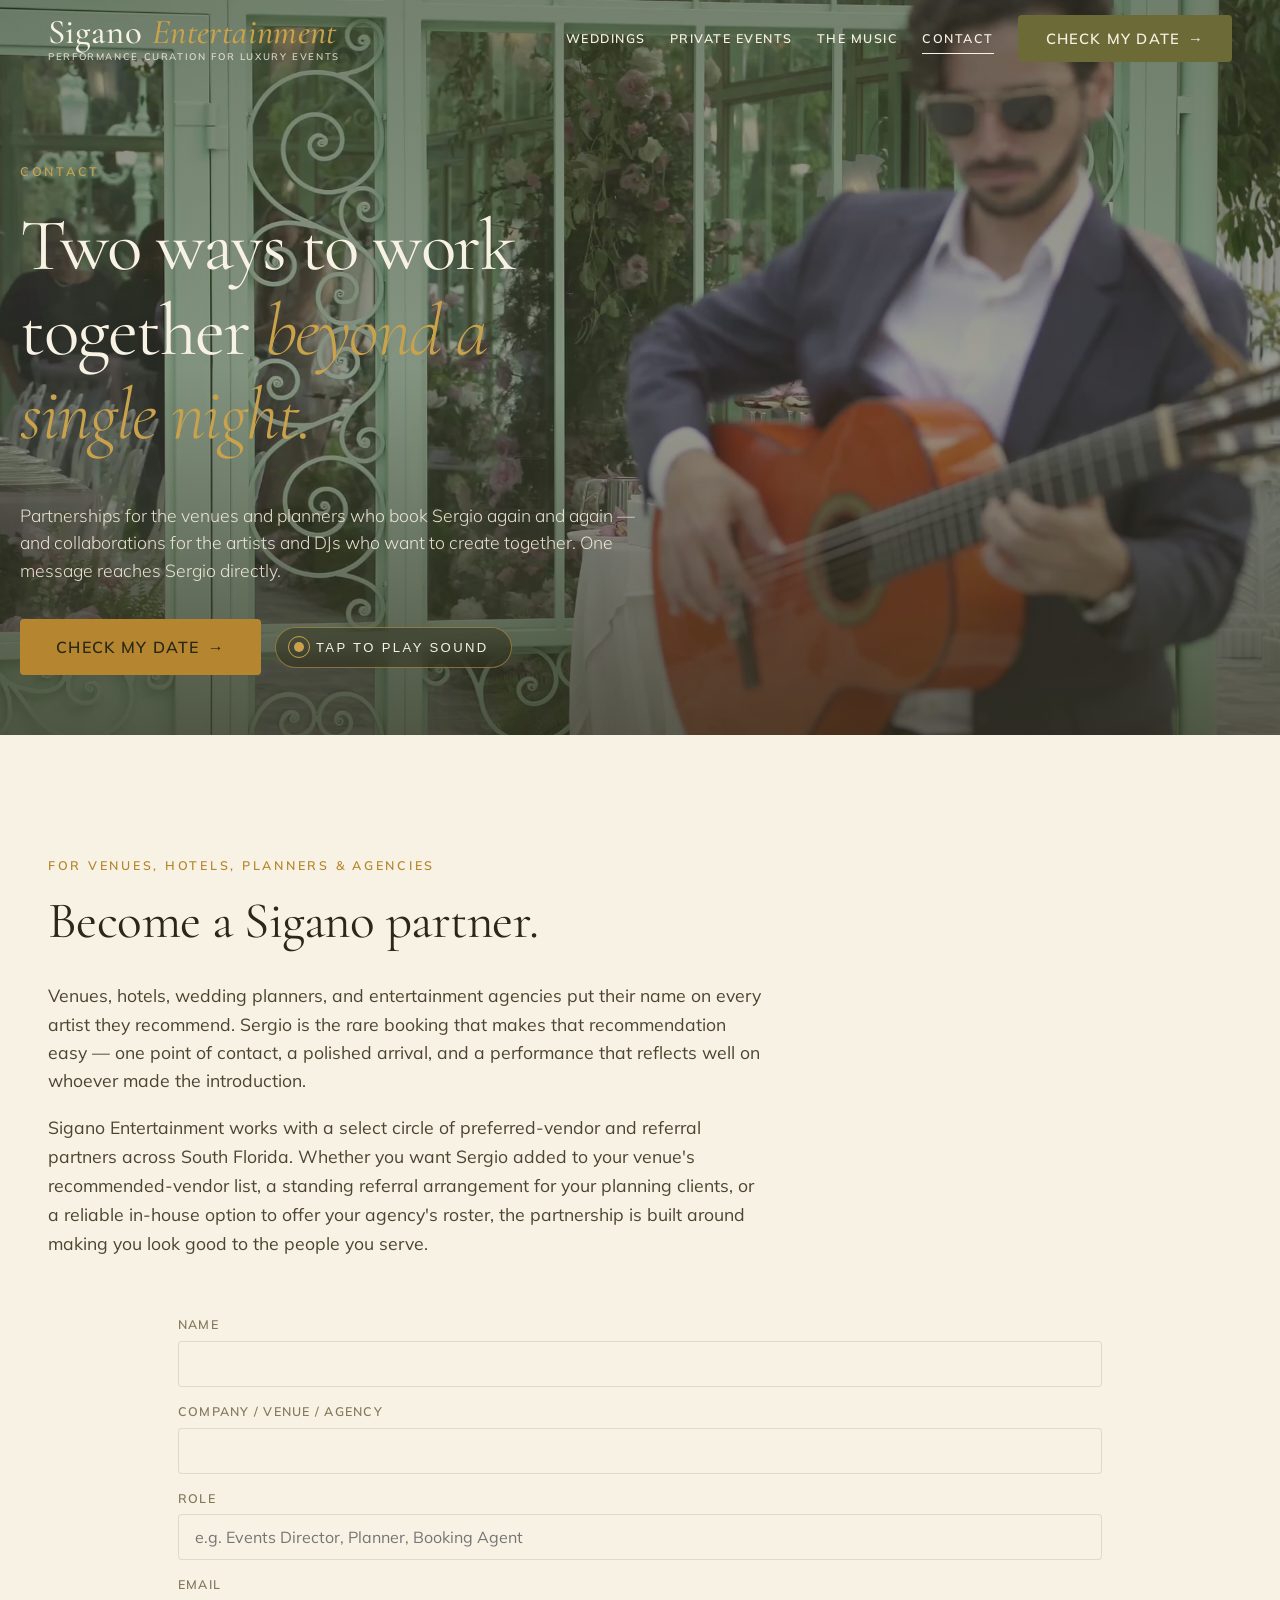
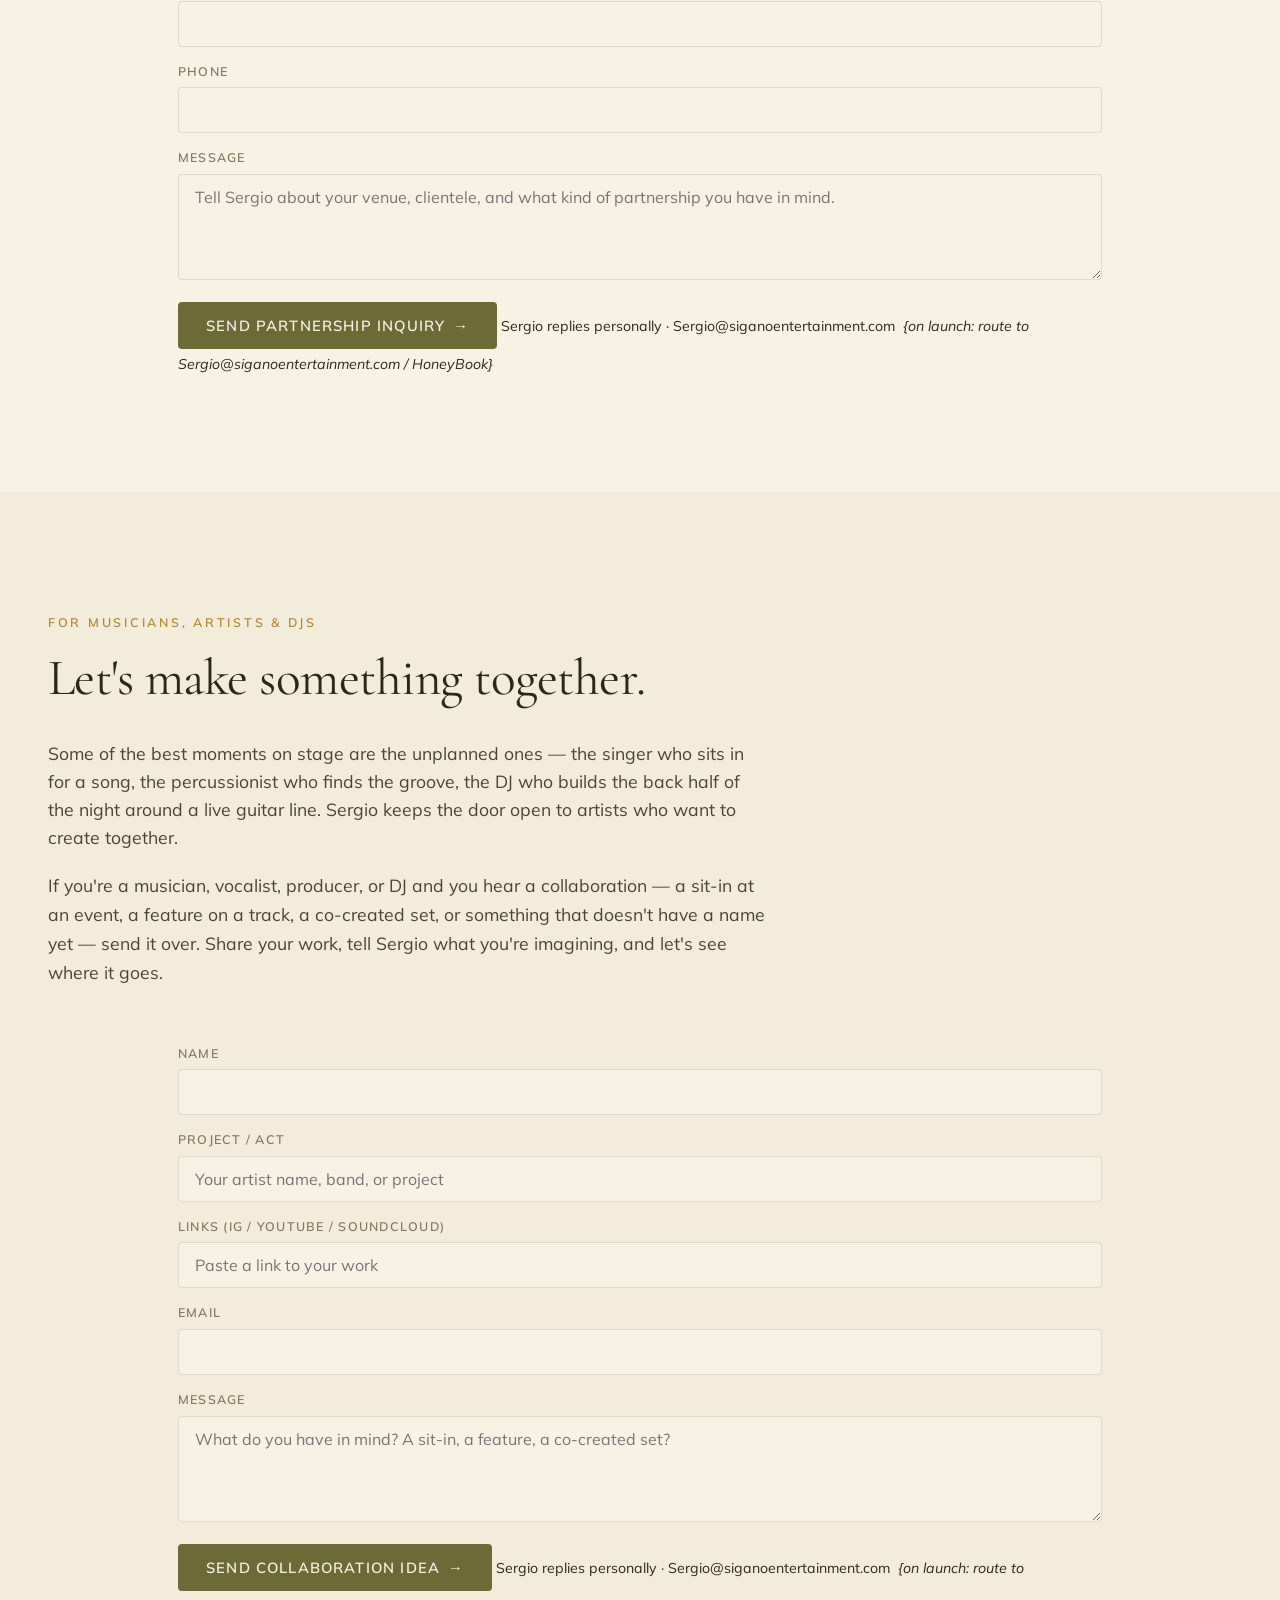
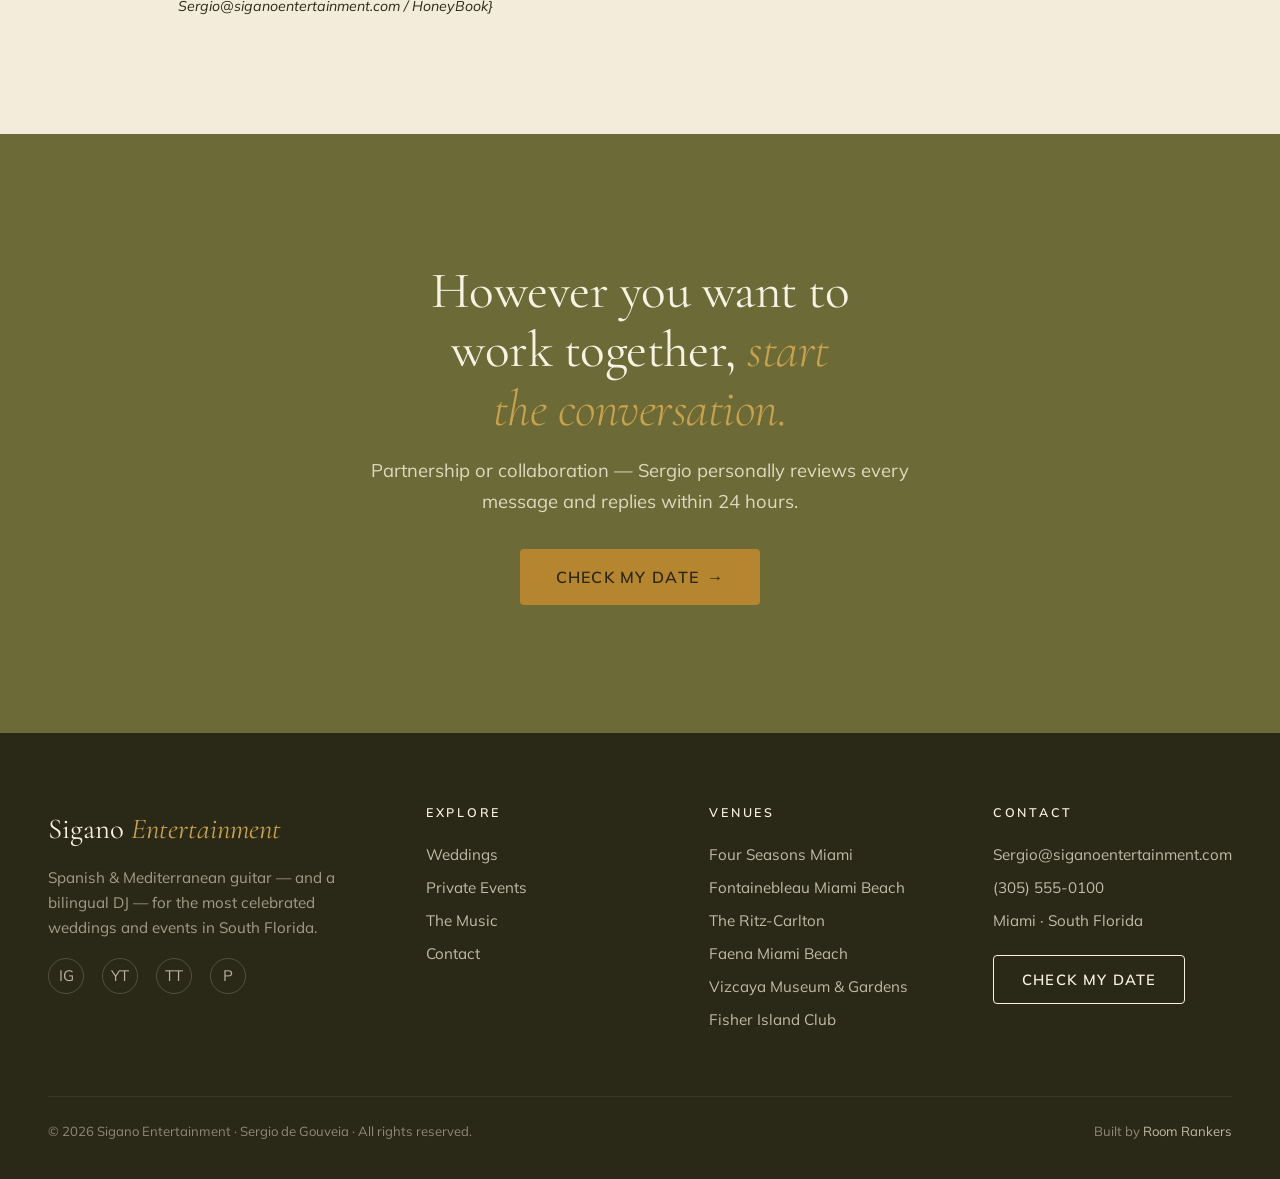
==== contact.html @ bd12b30b "Nav: remove redundant Homepage tab (logo links home); label reads 'The Music' Co-Authored-By: Claude" ====
<!DOCTYPE html>
<html lang="en">
<head>
<meta charset="UTF-8" />
<meta name="viewport" content="width=device-width, initial-scale=1.0" />
<title>Contact — Partnerships & Collaborations | Sigano Entertainment</title>
<meta name="description" content="Two ways to work with Sigano Entertainment beyond a single booking — venue & agency partnerships and artist collaborations with Berklee-trained guitarist & DJ Sergio de Gouveia. Miami-based." />
<meta name="theme-color" content="#6C6A37" />

<meta property="og:type" content="website" />
<meta property="og:title" content="Contact — Partnerships & Collaborations | Sigano Entertainment" />
<meta property="og:description" content="Partner with Sigano Entertainment, or collaborate as an artist with Berklee-trained guitarist & DJ Sergio de Gouveia. Miami." />
<meta property="og:url" content="https://siganoentertainment.com/contact.html" />
<meta property="og:image" content="https://siganoentertainment.com/assets/img/lessons-hero.jpg" />

<link rel="preconnect" href="https://fonts.googleapis.com" />
<link rel="preconnect" href="https://fonts.gstatic.com" crossorigin />
<link href="https://fonts.googleapis.com/css2?family=Cormorant+Garamond:ital,wght@0,400;0,500;0,600;1,400;1,500&family=Mulish:ital,wght@0,300;0,400;0,500;0,600;0,700;1,400&display=swap" rel="stylesheet" />
<link rel="stylesheet" href="assets/css/styles.css" />

<!-- Schema -->
<script type="application/ld+json">
{
  "@context": "https://schema.org",
  "@type": "MusicGroup",
  "name": "Sigano Entertainment",
  "url": "https://siganoentertainment.com",
  "founder": {
    "@type": "Person",
    "name": "Sergio de Gouveia",
    "alumniOf": {
      "@type": "CollegeOrUniversity",
      "name": "Berklee College of Music"
    }
  },
  "makesOffer": [
    {
      "@type": "Offer",
      "name": "Venue & Agency Partnerships",
      "description": "Preferred-vendor and referral partnerships for venues, hotels, wedding planners, and entertainment agencies."
    },
    {
      "@type": "Offer",
      "name": "Artist Collaborations",
      "description": "Collaborations with musicians, artists, and DJs — sit-ins, features, and co-created work."
    }
  ],
  "areaServed": [
    { "@type": "AdministrativeArea", "name": "Miami-Dade County" },
    { "@type": "AdministrativeArea", "name": "Broward County" },
    { "@type": "AdministrativeArea", "name": "Palm Beach County" }
  ]
  }
</script>
</head>
<body>

<!-- ===================== HEADER ===================== -->
<header class="site-header is-light">
  <div class="container site-header__inner">
    <a href="index.html" class="brand"><span class="brand__name">Sigano <span class="brand__mark">Entertainment</span></span><span class="brand__tag">Performance Curation for Luxury Events</span></a>
    <nav class="nav" aria-label="Primary">
      <a href="weddings.html">Weddings</a>
      <a href="private-events.html">Private Events</a>
      <a href="music.html">The Music</a>
      <a href="contact.html">Contact</a>
      <button class="btn btn--primary" data-open-modal="check-date">Check My Date <span class="arrow">&rarr;</span></button>
    </nav>
    <button class="menu-toggle" aria-label="Menu" aria-expanded="false">
      <span></span><span></span><span></span>
    </button>
  </div>
</header>

<!-- ===================== HERO (video) ===================== -->
<section class="hero hero--page">
  <div class="hero__media">
    <video autoplay muted loop playsinline preload="metadata" poster="assets/img/poster-more.jpg" aria-hidden="true">
      <source src="assets/videos/hero-more.mp4" type="video/mp4" />
    </video>
  </div>
  <div class="hero__overlay"></div>
  <div class="container hero__inner">
    <div class="hero__eyebrow eyebrow">Contact</div>
    <h1 class="hero__title">Two ways to work together <em>beyond a single night.</em></h1>
    <p class="hero__sub">Partnerships for the venues and planners who book Sergio again and again — and collaborations for the artists and DJs who want to create together. One message reaches Sergio directly.</p>
    <div class="hero__actions">
      <button class="btn btn--gold btn--lg" data-open-modal="check-date">Check My Date <span class="arrow">→</span></button>
      <button class="hero__play-cue" type="button" aria-label="Toggle sound">
        <span class="dot"></span><span class="label">Tap to unmute</span>
      </button>
    </div>
  </div>
</section>

<!-- ===================== 1) VENUE & AGENCY PARTNERSHIPS ===================== -->
<section class="section">
  <div class="container">
    <div class="section-head section-head--left">
      <div class="eyebrow">For venues, hotels, planners &amp; agencies</div>
      <h2>Become a Sigano partner.</h2>
      <p class="lede">Venues, hotels, wedding planners, and entertainment agencies put their name on every artist they recommend. Sergio is the rare booking that makes that recommendation easy — one point of contact, a polished arrival, and a performance that reflects well on whoever made the introduction.</p>
      <p>Sigano Entertainment works with a select circle of preferred-vendor and referral partners across South Florida. Whether you want Sergio added to your venue's recommended-vendor list, a standing referral arrangement for your planning clients, or a reliable in-house option to offer your agency's roster, the partnership is built around making you look good to the people you serve.</p>
    </div>

    <div class="container-narrow">
      <form id="partner-inquiry" novalidate onsubmit="return false">
        <div class="form-field"><label for="pi-name">Name</label><input id="pi-name" type="text" name="name" required /></div>
        <div class="form-field"><label for="pi-company">Company / Venue / Agency</label><input id="pi-company" type="text" name="company" required /></div>
        <div class="form-field"><label for="pi-role">Role</label><input id="pi-role" type="text" name="role" placeholder="e.g. Events Director, Planner, Booking Agent" required /></div>
        <div class="form-field"><label for="pi-email">Email</label><input id="pi-email" type="email" name="email" required /></div>
        <div class="form-field"><label for="pi-phone">Phone</label><input id="pi-phone" type="tel" name="phone" /></div>
        <div class="form-field"><label for="pi-message">Message</label><textarea id="pi-message" name="message" rows="4" placeholder="Tell Sergio about your venue, clientele, and what kind of partnership you have in mind."></textarea></div>
        <button class="btn btn--primary" type="submit">Send partnership inquiry <span class="arrow">→</span></button>
        <small>Sergio replies personally · Sergio@siganoentertainment.com &nbsp;<em>{on launch: route to Sergio@siganoentertainment.com / HoneyBook}</em></small>
      </form>
    </div>
  </div>
</section>

<!-- ===================== 2) ARTIST COLLABORATIONS ===================== -->
<section class="section section--cream">
  <div class="container">
    <div class="section-head section-head--left">
      <div class="eyebrow">For musicians, artists &amp; DJs</div>
      <h2>Let's make something together.</h2>
      <p class="lede">Some of the best moments on stage are the unplanned ones — the singer who sits in for a song, the percussionist who finds the groove, the DJ who builds the back half of the night around a live guitar line. Sergio keeps the door open to artists who want to create together.</p>
      <p>If you're a musician, vocalist, producer, or DJ and you hear a collaboration — a sit-in at an event, a feature on a track, a co-created set, or something that doesn't have a name yet — send it over. Share your work, tell Sergio what you're imagining, and let's see where it goes.</p>
    </div>

    <div class="container-narrow">
      <form id="collab-inquiry" novalidate onsubmit="return false">
        <div class="form-field"><label for="ci-name">Name</label><input id="ci-name" type="text" name="name" required /></div>
        <div class="form-field"><label for="ci-project">Project / Act</label><input id="ci-project" type="text" name="project" placeholder="Your artist name, band, or project" required /></div>
        <div class="form-field"><label for="ci-links">Links (IG / YouTube / SoundCloud)</label><input id="ci-links" type="url" name="links" placeholder="Paste a link to your work" /></div>
        <div class="form-field"><label for="ci-email">Email</label><input id="ci-email" type="email" name="email" required /></div>
        <div class="form-field"><label for="ci-message">Message</label><textarea id="ci-message" name="message" rows="4" placeholder="What do you have in mind? A sit-in, a feature, a co-created set?"></textarea></div>
        <button class="btn btn--primary" type="submit">Send collaboration idea <span class="arrow">→</span></button>
        <small>Sergio replies personally · Sergio@siganoentertainment.com &nbsp;<em>{on launch: route to Sergio@siganoentertainment.com / HoneyBook}</em></small>
      </form>
    </div>
  </div>
</section>

<!-- ===================== CLOSING CTA ===================== -->
<section class="cta-block">
  <div class="container-narrow">
    <h2>However you want to work together, <em>start the conversation.</em></h2>
    <p>Partnership or collaboration — Sergio personally reviews every message and replies within 24 hours.</p>
    <button class="btn btn--lg" data-open-modal="check-date">Check My Date <span class="arrow">→</span></button>
  </div>
</section>

<!-- ===================== FOOTER ===================== -->
<footer class="site-footer">
  <div class="container">
    <div class="footer-grid">
      <div>
        <div class="footer-brand">Sigano <em>Entertainment</em></div>
        <p class="footer-tagline">Spanish &amp; Mediterranean guitar — and a bilingual DJ — for the most celebrated weddings and events in South Florida.</p>
        <div class="social-links" style="margin-top:18px;">
          <a href="https://instagram.com/siganomusic" aria-label="Instagram" target="_blank" rel="noopener">IG</a>
          <a href="https://youtube.com/@siganomusic" aria-label="YouTube" target="_blank" rel="noopener">YT</a>
          <a href="https://tiktok.com/@siganomusic" aria-label="TikTok" target="_blank" rel="noopener">TT</a>
          <a href="https://pinterest.com/siganomusic" aria-label="Pinterest" target="_blank" rel="noopener">P</a>
        </div>
      </div>
      <div>
        <h4>Explore</h4>
        <ul>
          <li><a href="weddings.html">Weddings</a></li>
          <li><a href="private-events.html">Private Events</a></li>
          <li><a href="music.html">The Music</a></li>
          <li><a href="contact.html">Contact</a></li>
        </ul>
      </div>
      <div>
        <h4>Venues</h4>
        <ul>
          <li>Four Seasons Miami</li>
          <li>Fontainebleau Miami Beach</li>
          <li>The Ritz-Carlton</li>
          <li>Faena Miami Beach</li>
          <li>Vizcaya Museum &amp; Gardens</li>
          <li>Fisher Island Club</li>
        </ul>
      </div>
      <div>
        <h4>Contact</h4>
        <ul>
          <li><a href="mailto:Sergio@siganoentertainment.com">Sergio@siganoentertainment.com</a></li>
          <li><a href="tel:+13055550100">(305) 555-0100</a></li>
          <li>Miami · South Florida</li>
        </ul>
        <button class="btn btn--ghost-light" data-open-modal="check-date" style="margin-top:18px;">Check My Date</button>
      </div>
    </div>
    <div class="footer-bottom">
      <div>© 2026 Sigano Entertainment · Sergio de Gouveia · All rights reserved.</div>
      <div>Built by <a href="https://roomrankers.com" target="_blank" rel="noopener">Room Rankers</a></div>
    </div>
  </div>
</footer>

<!-- ===================== MOBILE STICKY CTA ===================== -->
<div class="mobile-cta">
  <button class="btn btn--primary" data-open-modal="check-date">Check My Date <span class="arrow">→</span></button>
</div>

<!-- ===================== "CHECK MY DATE" MODAL ===================== -->
<div class="modal" id="check-date-modal" role="dialog" aria-modal="true" aria-labelledby="check-date-title" aria-hidden="true">
  <div class="modal__panel">
    <button class="modal__close" data-modal-close aria-label="Close">&times;</button>
    <div class="modal__eyebrow">Real availability · 24h reply</div>
    <h2 id="check-date-title">Check My Date</h2>
    <p>Five quick fields. Sergio personally reviews every inquiry — you'll hear back within 24 hours with availability and a custom proposal for your venue.</p>
    <form id="check-date-form" novalidate>
      <div class="form-field"><label for="cd-name">Your name</label><input id="cd-name" type="text" name="name" required /></div>
      <div class="form-field"><label for="cd-email">Email</label><input id="cd-email" type="email" name="email" required /></div>
      <div class="form-field"><label for="cd-date">Event date</label><input id="cd-date" type="date" name="event_date" required /></div>
      <div class="form-field">
        <label for="cd-type">Event type</label>
        <select id="cd-type" name="event_type" required>
          <option value="">Select one</option>
          <option selected>Wedding — full day</option>
          <option>Wedding — ceremony only</option>
          <option>Cocktail hour</option>
          <option>Corporate event</option>
          <option>Private dinner / other</option>
        </select>
      </div>
      <div class="form-field"><label for="cd-venue">Venue (or city)</label><input id="cd-venue" type="text" name="venue" placeholder="e.g. Vizcaya, or Miami Beach" required /></div>
      <button class="btn btn--primary" type="submit">Send inquiry <span class="arrow">→</span></button>
      <small>Sergio replies personally · Sergio@siganoentertainment.com</small>
    </form>
  </div>
</div>

<script src="assets/js/main.js"></script>
</body>
</html>
---- assets/css/styles.css ----
/* =========================================================
   SIGANO MUSIC — Brand System & Site Styles
   Mediterranean luxury palette · serif display + clean sans
   ========================================================= */

:root {
  /* Color palette — Warm Mediterranean Luxury */
  --bordeaux: #6C6A37;
  --bordeaux-dark: #4F4E27;
  --terracotta: #C9A24B;
  --cream: #F4ECDB;
  --warm-white: #F8F2E4;
  --gold: #B5862F;
  --gold-soft: #C9A24B;
  --ink: #2A2817;
  --ink-soft: #4A4430;
  --muted: #837A5E;
  --hairline: rgba(42, 40, 23, 0.12);

  /* Type */
  --font-display: 'Cormorant Garamond', 'Playfair Display', Georgia, serif;
  --font-body: 'Mulish', -apple-system, BlinkMacSystemFont, 'Segoe UI', sans-serif;

  /* Layout */
  --container: 1240px;
  --container-narrow: 980px;
  --radius: 4px;
  --radius-lg: 8px;
  --header-h: 76px;

  /* Motion */
  --ease: cubic-bezier(0.22, 1, 0.36, 1);
  --dur: 0.45s;
}

/* ---------- Reset / base ---------- */
*, *::before, *::after { box-sizing: border-box; }
html { scroll-behavior: smooth; }
body {
  margin: 0;
  font-family: var(--font-body);
  font-size: 17px;
  line-height: 1.65;
  color: var(--ink);
  background: var(--warm-white);
  -webkit-font-smoothing: antialiased;
  -moz-osx-font-smoothing: grayscale;
}

img, video { display: block; max-width: 100%; height: auto; }

a { color: var(--bordeaux); text-decoration: none; transition: color 0.2s var(--ease); }
a:hover { color: var(--terracotta); }

h1, h2, h3, h4, h5 {
  font-family: var(--font-display);
  font-weight: 500;
  color: var(--ink);
  letter-spacing: -0.01em;
  line-height: 1.15;
  margin: 0 0 0.6em;
}

h1 { font-size: clamp(2.8rem, 6vw, 4.6rem); font-weight: 400; letter-spacing: -0.02em; }
h2 { font-size: clamp(2.2rem, 4vw, 3.4rem); font-weight: 400; }
h3 { font-size: clamp(1.5rem, 2.2vw, 1.9rem); }
h4 { font-size: 1.2rem; font-family: var(--font-body); font-weight: 600; letter-spacing: 0.02em; }

p { margin: 0 0 1.1em; }
.lede { font-size: 1.2rem; line-height: 1.6; color: var(--ink-soft); }

.container { width: 100%; max-width: var(--container); margin: 0 auto; padding: 0 28px; }
.container-narrow { width: 100%; max-width: var(--container-narrow); margin: 0 auto; padding: 0 28px; }

.eyebrow {
  font-family: var(--font-body);
  font-size: 0.78rem;
  font-weight: 600;
  letter-spacing: 0.22em;
  text-transform: uppercase;
  color: var(--gold);
  margin-bottom: 1rem;
  display: inline-block;
}

.section { padding: clamp(64px, 9vw, 120px) 0; }
.section--cream { background: var(--cream); }
.section--ink { background: var(--ink); color: var(--cream); }
.section--ink h1, .section--ink h2, .section--ink h3 { color: var(--warm-white); }
.section--ink .eyebrow { color: var(--gold-soft); }

/* ---------- Header ---------- */
.site-header {
  position: fixed;
  top: 0; left: 0; right: 0;
  height: var(--header-h);
  background: rgba(244, 236, 219, 0);
  z-index: 100;
  transition: background var(--dur) var(--ease), box-shadow var(--dur) var(--ease), backdrop-filter var(--dur) var(--ease);
}
.site-header.is-scrolled {
  background: rgba(244, 236, 219, 0.96);
  backdrop-filter: saturate(140%) blur(10px);
  -webkit-backdrop-filter: saturate(140%) blur(10px);
  box-shadow: 0 1px 0 var(--hairline);
}
.site-header__inner {
  height: 100%;
  display: flex;
  align-items: center;
  justify-content: space-between;
  gap: 24px;
}
.brand {
  display: flex;
  flex-direction: column;
  justify-content: center;
  gap: 2px;
  line-height: 1;
  color: var(--ink);
}
.brand__name {
  display: flex;
  align-items: baseline;
  gap: 10px;
  font-family: var(--font-display);
  font-size: 2.17rem;
  font-weight: 500;
  letter-spacing: 0.01em;
}
.brand__tag {
  font-family: var(--font-body);
  font-size: 0.6rem;
  font-weight: 600;
  letter-spacing: 0.17em;
  text-transform: uppercase;
  white-space: nowrap;
  opacity: 0.8;
}
.brand__mark { color: var(--bordeaux); font-style: italic; }
.site-header.is-light .brand,
.site-header.is-light .nav a,
.site-header.is-light .menu-toggle span { color: var(--warm-white); }
.site-header.is-light .brand__mark { color: var(--gold-soft); }
.site-header.is-scrolled.is-light .brand,
.site-header.is-scrolled.is-light .nav a,
.site-header.is-scrolled.is-light .menu-toggle span { color: var(--ink); }
.site-header.is-scrolled.is-light .brand__mark { color: var(--bordeaux); }

.nav {
  display: flex;
  align-items: center;
  gap: 24px;
}
.nav a {
  font-size: 0.78rem;
  font-weight: 600;
  letter-spacing: 0.12em;
  text-transform: uppercase;
  white-space: nowrap;
  color: var(--ink);
  position: relative;
}
.nav a::after {
  content: '';
  position: absolute;
  left: 0; right: 0; bottom: -6px;
  height: 1px;
  background: currentColor;
  transform: scaleX(0);
  transform-origin: left;
  transition: transform 0.3s var(--ease);
}
.nav a:hover::after, .nav a.is-active::after { transform: scaleX(1); }

.menu-toggle {
  display: none;
  background: none;
  border: 0;
  padding: 10px;
  margin: -10px;       /* expand tap target without shifting layout */
  cursor: pointer;
  position: relative;
  z-index: 110;        /* stays above the open nav drawer */
}
.menu-toggle span {
  display: block;
  width: 26px;
  height: 2px;
  background: var(--ink);
  margin: 6px 0;
  border-radius: 2px;
  transition: transform 0.3s var(--ease), opacity 0.2s var(--ease), background 0.2s var(--ease);
}
/* Light bars when header sits over the dark hero (before scroll) */
.site-header.is-light .menu-toggle span { background: var(--warm-white); }
.site-header.is-scrolled.is-light .menu-toggle span { background: var(--ink); }
/* Hamburger transforms into an X when the menu is open */
.menu-toggle.is-open span:nth-child(1) { transform: translateY(8px) rotate(45deg); }
.menu-toggle.is-open span:nth-child(2) { opacity: 0; }
.menu-toggle.is-open span:nth-child(3) { transform: translateY(-8px) rotate(-45deg); }
/* When the drawer is open, force bars dark (they're now on a light drawer background) */
.menu-toggle.is-open span { background: var(--ink) !important; }

/* ---------- Buttons ---------- */
.btn {
  display: inline-flex;
  align-items: center;
  justify-content: center;
  gap: 8px;
  padding: 14px 28px;
  font-family: var(--font-body);
  font-size: 0.92rem;
  font-weight: 600;
  letter-spacing: 0.08em;
  text-transform: uppercase;
  border: 0;
  border-radius: var(--radius);
  cursor: pointer;
  transition: transform 0.25s var(--ease), background 0.25s var(--ease), color 0.25s var(--ease), box-shadow 0.25s var(--ease);
  text-decoration: none;
  white-space: nowrap;
}
.btn--primary {
  background: var(--bordeaux);
  color: var(--warm-white);
}
.btn--primary:hover {
  background: var(--terracotta);
  color: var(--warm-white);
  transform: translateY(-1px);
  box-shadow: 0 10px 24px rgba(76, 78, 39, 0.25);
}
.btn--gold {
  background: var(--gold);
  color: var(--ink);
}
.btn--gold:hover {
  background: var(--gold-soft);
  color: var(--ink);
  transform: translateY(-1px);
}
.btn--ghost {
  background: transparent;
  color: var(--ink);
  border: 1px solid var(--ink);
}
.btn--ghost:hover {
  background: var(--ink);
  color: var(--warm-white);
}
.btn--ghost-light {
  background: transparent;
  color: var(--warm-white);
  border: 1px solid var(--warm-white);
}
.btn--ghost-light:hover {
  background: var(--warm-white);
  color: var(--ink);
}
.btn--lg { padding: 18px 36px; font-size: 1rem; }
.btn .arrow { font-family: var(--font-body); font-weight: 400; }

/* ---------- Hero ---------- */
.hero {
  position: relative;
  min-height: 92vh;
  display: flex;
  align-items: center;
  color: var(--warm-white);
  overflow: hidden;
  padding-top: var(--header-h);
}
.hero__media {
  position: absolute;
  inset: 0;
  z-index: 0;
}
.hero__media video,
.hero__media img {
  width: 100%;
  height: 100%;
  object-fit: cover;
  object-position: center;
}
.hero__overlay {
  position: absolute;
  inset: 0;
  background: linear-gradient(180deg, rgba(42,40,23,0.55) 0%, rgba(42,40,23,0.45) 50%, rgba(42,40,23,0.75) 100%);
  z-index: 1;
}
.hero__inner {
  position: relative;
  z-index: 2;
  width: 100%;
  padding: 80px 0 60px;
}
.hero__eyebrow {
  color: var(--gold-soft);
  margin-bottom: 1.4rem;
}
.hero__title {
  color: var(--warm-white);
  max-width: 16ch;
  margin-bottom: 0.6em;
}
.hero__title em { font-style: italic; color: var(--gold-soft); font-weight: 300; }
.hero__sub {
  font-size: 1.1rem;
  line-height: 1.55;
  max-width: 56ch;
  color: rgba(244, 236, 219, 0.92);
  margin-bottom: 2.2rem;
  font-weight: 300;
}
.hero__actions { display: flex; flex-wrap: wrap; gap: 14px; align-items: center; }
.hero__play-cue {
  font-size: 0.82rem;
  letter-spacing: 0.18em;
  text-transform: uppercase;
  color: var(--warm-white);
  display: inline-flex;
  align-items: center;
  gap: 12px;
  cursor: pointer;
  background: rgba(42, 40, 23, 0.45);
  border: 1px solid rgba(201, 162, 75, 0.55);
  padding: 12px 22px 12px 18px;
  border-radius: 999px;
  backdrop-filter: blur(8px);
  -webkit-backdrop-filter: blur(8px);
  transition: background 0.25s var(--ease), border-color 0.25s var(--ease), transform 0.25s var(--ease);
}
.hero__play-cue:hover {
  background: rgba(42, 40, 23, 0.65);
  border-color: var(--gold-soft);
  transform: translateY(-1px);
}
.hero__play-cue .dot {
  position: relative;
  width: 10px; height: 10px; border-radius: 50%;
  background: var(--gold-soft);
  flex-shrink: 0;
}
.hero__play-cue .dot::after {
  content: '';
  position: absolute;
  inset: -6px;
  border-radius: 50%;
  border: 1.5px solid var(--gold-soft);
  animation: pulse-ring 1.8s ease-out infinite;
}
.hero__play-cue.is-playing .dot { background: #C9A24B; }
.hero__play-cue.is-playing .dot::after { border-color: #C9A24B; }
@keyframes pulse-ring {
  0%   { opacity: 1; transform: scale(0.5); }
  100% { opacity: 0; transform: scale(1.6); }
}

/* Mini hero for service pages */
.hero--page {
  min-height: 70vh;
}

/* ---------- Trust strip (venue logos) ---------- */
.trust-strip {
  background: var(--cream);
  border-bottom: 1px solid var(--hairline);
  padding: 38px 0;
}
.trust-strip__label {
  text-align: center;
  font-size: 0.78rem;
  letter-spacing: 0.22em;
  text-transform: uppercase;
  color: var(--muted);
  margin-bottom: 22px;
}
.trust-strip__logos {
  display: flex;
  flex-wrap: wrap;
  align-items: center;
  justify-content: center;
  gap: clamp(28px, 5vw, 64px);
}
.trust-strip__logo {
  font-family: var(--font-display);
  font-size: clamp(1.05rem, 1.6vw, 1.35rem);
  font-weight: 500;
  letter-spacing: 0.08em;
  color: var(--ink-soft);
  opacity: 0.75;
  text-align: center;
  transition: opacity 0.2s var(--ease);
}
.trust-strip__logo:hover { opacity: 1; }
.trust-strip__logo small {
  display: block;
  font-family: var(--font-body);
  font-size: 0.6rem;
  letter-spacing: 0.18em;
  color: var(--muted);
  text-transform: uppercase;
  margin-top: 2px;
  font-weight: 500;
}

/* ---------- Stats strip (home, replaces venue logos) ---------- */
.stats-strip {
  background: var(--cream);
  border-bottom: 1px solid var(--hairline);
  padding: 14px 0;
}
.stats-strip .stat-row--flush {
  margin: 0;
  border-top: 0;
  border-bottom: 0;
}

/* ---------- Testimonial trio (above the fold) ---------- */
.testimonial-trio {
  padding: clamp(36px, 4vw, 56px) 0;
  background: var(--warm-white);
}
.testimonial-trio__grid {
  display: grid;
  grid-template-columns: repeat(3, 1fr);
  gap: 28px;
}
/* 2-up variant for pages with two real reviews */
.testimonial-trio__grid--two {
  grid-template-columns: repeat(2, 1fr);
  gap: 56px;
  max-width: 920px;
  margin: 0 auto;
}
.t-quote {
  padding-top: 0;
}
.t-quote__text {
  font-family: var(--font-display);
  font-size: 1.05rem;
  line-height: 1.4;
  color: var(--ink);
  font-style: italic;
  font-weight: 400;
  margin-bottom: 16px;
}
.t-quote__attr {
  border-top: 1px solid var(--gold);
  padding-top: 14px;
  font-size: 0.85rem;
  letter-spacing: 0.05em;
  color: var(--muted);
}
.t-quote__attr strong {
  display: block;
  color: var(--ink);
  font-weight: 600;
  letter-spacing: 0.02em;
  margin-bottom: 2px;
}

/* ---------- Service cards (homepage) ---------- */
.service-grid {
  display: grid;
  grid-template-columns: repeat(2, 1fr);
  gap: 28px;
  margin-top: 56px;
}
.service-grid--single {
  grid-template-columns: 1fr;
  margin-top: 20px;
}
.service-card--wide { aspect-ratio: 16 / 7; }
@media (max-width: 920px) {
  .service-card--wide { aspect-ratio: 5 / 4; }
}
.service-card {
  position: relative;
  display: block;
  aspect-ratio: 4 / 5;
  overflow: hidden;
  border-radius: var(--radius);
  background: var(--ink);
  color: var(--warm-white);
  text-decoration: none;
}
.service-card__bg {
  position: absolute; inset: 0;
  background-size: cover;
  background-position: center;
  transition: transform 0.7s var(--ease);
}
.service-card:hover .service-card__bg { transform: scale(1.06); }
.service-card::after {
  content: '';
  position: absolute; inset: 0;
  background: linear-gradient(180deg, rgba(42,40,23,0.15) 0%, rgba(42,40,23,0.75) 100%);
  z-index: 1;
}
.service-card__content {
  position: absolute;
  inset: 0;
  z-index: 2;
  padding: 40px;
  display: flex;
  flex-direction: column;
  justify-content: flex-end;
}
.service-card__number {
  font-size: 0.78rem;
  letter-spacing: 0.22em;
  text-transform: uppercase;
  color: var(--gold-soft);
  margin-bottom: 12px;
}
.service-card__title {
  font-family: var(--font-display);
  font-size: 2.2rem;
  font-weight: 400;
  color: var(--warm-white);
  margin: 0 0 10px;
  line-height: 1.1;
}
.service-card__desc {
  font-size: 0.95rem;
  color: rgba(244, 236, 219, 0.85);
  margin-bottom: 18px;
  max-width: 38ch;
}
.service-card__cta {
  font-size: 0.85rem;
  letter-spacing: 0.18em;
  text-transform: uppercase;
  color: var(--gold-soft);
  font-weight: 600;
  display: inline-flex;
  align-items: center;
  gap: 8px;
}

/* Section header */
.section-head { max-width: 720px; margin: 0 auto 64px; text-align: center; }
.section-head--left { margin: 0 0 56px; text-align: left; }
.section-head p { color: var(--ink-soft); font-size: 1.1rem; }

/* Two-column generic block */
.two-col {
  display: grid;
  grid-template-columns: 1.05fr 1fr;
  gap: clamp(40px, 6vw, 96px);
  align-items: center;
}
.two-col--reverse { grid-template-columns: 1fr 1.05fr; }
.two-col__media img { border-radius: var(--radius); }
.two-col__media--frame {
  position: relative;
}
.two-col__media--frame::before {
  content: '';
  position: absolute;
  top: 18px; left: 18px; right: -18px; bottom: -18px;
  border: 1px solid var(--gold);
  border-radius: var(--radius);
  z-index: -1;
}

/* ---------- Service details grid (3-col features) ---------- */
.feature-grid {
  display: grid;
  grid-template-columns: repeat(3, 1fr);
  gap: 40px;
}
.feature {
  padding: 8px 0;
}
.feature__num {
  font-family: var(--font-display);
  font-size: 2.4rem;
  color: var(--bordeaux);
  font-style: italic;
  line-height: 1;
  margin-bottom: 16px;
  font-weight: 400;
}
.feature__thumb {
  display: block;
  width: 100%;
  aspect-ratio: 4 / 3;
  object-fit: cover;
  border-radius: 4px;
  margin-bottom: 18px;
}
.feature h3 { margin-bottom: 10px; }
.feature p { color: var(--ink-soft); margin: 0; }

/* ---------- Pricing tiers ---------- */
.pricing-grid {
  display: grid;
  grid-template-columns: repeat(3, 1fr);
  gap: 28px;
}
.tier {
  background: var(--warm-white);
  border: 1px solid var(--hairline);
  padding: 44px 36px;
  border-radius: var(--radius);
  display: flex;
  flex-direction: column;
}
.tier--featured {
  border: 1px solid var(--bordeaux);
  background: var(--cream);
  position: relative;
  transform: translateY(-8px);
}
.tier--featured::before {
  content: 'MOST BOOKED';
  position: absolute;
  top: -12px; left: 50%;
  transform: translateX(-50%);
  background: var(--bordeaux);
  color: var(--warm-white);
  padding: 6px 14px;
  font-size: 0.7rem;
  letter-spacing: 0.2em;
  font-weight: 600;
  border-radius: 2px;
}
.tier__name {
  font-family: var(--font-display);
  font-size: 1.6rem;
  margin-bottom: 6px;
}
.tier__price {
  font-family: var(--font-display);
  font-size: 2.6rem;
  color: var(--bordeaux);
  font-weight: 400;
  margin: 8px 0 4px;
}
.tier__price small { font-size: 0.95rem; color: var(--muted); font-family: var(--font-body); display: inline; }
.tier__sub { font-size: 0.85rem; color: var(--muted); letter-spacing: 0.05em; margin-bottom: 24px; text-transform: uppercase; }
.tier ul { list-style: none; padding: 0; margin: 0 0 28px; }
.tier li {
  padding: 10px 0 10px 26px;
  position: relative;
  font-size: 0.95rem;
  color: var(--ink-soft);
  border-top: 1px solid var(--hairline);
}
.tier li:first-child { border-top: 0; }
.tier li::before {
  content: '';
  position: absolute;
  left: 0; top: 18px;
  width: 12px; height: 6px;
  border-left: 1.5px solid var(--gold);
  border-bottom: 1.5px solid var(--gold);
  transform: rotate(-45deg);
}
.tier .btn { margin-top: auto; }
.tier-note {
  text-align: center;
  margin-top: 36px;
  font-size: 0.9rem;
  color: var(--muted);
  font-style: italic;
}

/* ---------- Gallery ---------- */
.gallery {
  display: grid;
  grid-template-columns: repeat(12, 1fr);
  gap: 14px;
  margin-top: 48px;
}
.gallery__item {
  background: var(--cream);
  border-radius: var(--radius);
  overflow: hidden;
  position: relative;
  aspect-ratio: 4/5;
  background-size: cover;
  background-position: center;
}
.gallery__item--tall { grid-column: span 4; aspect-ratio: 3/5; }
.gallery__item--wide { grid-column: span 8; aspect-ratio: 8/5; }
.gallery__item--sq { grid-column: span 4; aspect-ratio: 1/1; }
.gallery__item .label {
  position: absolute;
  bottom: 16px; left: 18px;
  color: var(--warm-white);
  font-size: 0.78rem;
  letter-spacing: 0.18em;
  text-transform: uppercase;
  text-shadow: 0 1px 6px rgba(0,0,0,0.5);
}

/* ---------- FAQ ---------- */
.faq-list { max-width: 820px; margin: 56px auto 0; }
.faq {
  border-bottom: 1px solid var(--hairline);
  padding: 4px 0;
}
.faq summary {
  list-style: none;
  cursor: pointer;
  padding: 26px 48px 26px 0;
  font-family: var(--font-display);
  font-size: 1.3rem;
  font-weight: 500;
  color: var(--ink);
  position: relative;
  transition: color 0.2s var(--ease);
}
.faq summary::-webkit-details-marker { display: none; }
.faq summary::after {
  content: '+';
  position: absolute;
  right: 4px; top: 50%;
  transform: translateY(-50%);
  font-family: var(--font-body);
  font-weight: 300;
  font-size: 1.6rem;
  color: var(--bordeaux);
  transition: transform 0.3s var(--ease);
}
.faq[open] summary::after { transform: translateY(-50%) rotate(45deg); }
.faq summary:hover { color: var(--bordeaux); }
.faq__body {
  padding: 0 60px 26px 0;
  color: var(--ink-soft);
  font-size: 1.02rem;
  line-height: 1.7;
}

/* ---------- Big closing CTA ---------- */
.cta-block {
  background: var(--bordeaux);
  color: var(--warm-white);
  text-align: center;
  padding: clamp(72px, 10vw, 140px) 0;
}
.cta-block h2 { color: var(--warm-white); max-width: 18ch; margin: 0 auto 18px; }
.cta-block h2 em { font-style: italic; color: var(--gold-soft); font-weight: 300; }
.cta-block p { color: rgba(244, 236, 219, 0.85); max-width: 56ch; margin: 0 auto 32px; font-size: 1.15rem; }
.cta-block .btn { background: var(--gold); color: var(--ink); }
.cta-block .btn:hover { background: var(--warm-white); }

/* ---------- Lead-magnet inline block ---------- */
.lead-magnet {
  background: var(--cream);
  border-radius: var(--radius-lg);
  padding: clamp(40px, 6vw, 72px);
  display: grid;
  grid-template-columns: 1fr 1.2fr;
  gap: 56px;
  align-items: center;
}
.lead-magnet__cover {
  aspect-ratio: 3/4;
  background: linear-gradient(135deg, var(--bordeaux-dark), var(--bordeaux));
  border-radius: var(--radius);
  display: flex;
  align-items: center;
  justify-content: center;
  padding: 40px;
  color: var(--warm-white);
  text-align: center;
  box-shadow: 0 20px 50px rgba(42, 40, 23, 0.18);
  position: relative;
}
.lead-magnet__cover::after {
  content: '';
  position: absolute;
  top: 18px; left: 18px; right: 18px; bottom: 18px;
  border: 1px solid var(--gold-soft);
  pointer-events: none;
}
.lead-magnet__cover-eyebrow {
  font-size: 0.7rem;
  letter-spacing: 0.25em;
  color: var(--gold-soft);
  margin-bottom: 18px;
}
.lead-magnet__cover h3 {
  font-family: var(--font-display);
  color: var(--warm-white);
  font-size: 1.7rem;
  font-style: italic;
  font-weight: 400;
  margin: 0 0 16px;
  line-height: 1.2;
}
.lead-magnet__cover-sub {
  font-size: 0.85rem;
  color: rgba(244, 236, 219, 0.7);
  letter-spacing: 0.04em;
}
.lead-magnet__form { display: flex; flex-direction: column; gap: 14px; margin-top: 22px; }
.lead-magnet__form input {
  font-family: var(--font-body);
  font-size: 1rem;
  padding: 14px 18px;
  background: var(--warm-white);
  border: 1px solid var(--hairline);
  border-radius: var(--radius);
  color: var(--ink);
}
.lead-magnet__form input:focus { outline: 2px solid var(--bordeaux); outline-offset: -2px; }
.lead-magnet small { color: var(--muted); font-size: 0.82rem; }

/* ---------- Footer ---------- */
.site-footer {
  background: var(--ink);
  color: rgba(244, 236, 219, 0.75);
  padding: 72px 0 36px;
  font-size: 0.95rem;
}
.site-footer h4 {
  color: var(--warm-white);
  font-family: var(--font-body);
  font-size: 0.78rem;
  letter-spacing: 0.22em;
  text-transform: uppercase;
  margin-bottom: 18px;
}
.site-footer a { color: rgba(244, 236, 219, 0.75); }
.site-footer a:hover { color: var(--gold-soft); }
.footer-grid {
  display: grid;
  grid-template-columns: 1.4fr 1fr 1fr 1fr;
  gap: 48px;
}
.footer-grid ul { list-style: none; padding: 0; margin: 0; }
.footer-grid li { padding: 4px 0; }
.footer-brand {
  font-family: var(--font-display);
  font-size: 1.8rem;
  color: var(--warm-white);
  margin-bottom: 12px;
}
.footer-brand em { color: var(--gold-soft); font-style: italic; }
.footer-tagline { max-width: 32ch; color: rgba(244, 236, 219, 0.6); font-size: 0.95rem; }
.footer-bottom {
  display: flex;
  flex-wrap: wrap;
  justify-content: space-between;
  align-items: center;
  margin-top: 60px;
  padding-top: 24px;
  border-top: 1px solid rgba(244, 236, 219, 0.08);
  font-size: 0.82rem;
  color: rgba(244, 236, 219, 0.5);
}
.social-links { display: flex; gap: 18px; }
.social-links a {
  display: inline-flex;
  align-items: center;
  justify-content: center;
  width: 36px; height: 36px;
  border: 1px solid rgba(244, 236, 219, 0.2);
  border-radius: 50%;
  color: rgba(244, 236, 219, 0.7);
  transition: all 0.2s var(--ease);
}
.social-links a:hover {
  background: var(--gold);
  border-color: var(--gold);
  color: var(--ink);
}

/* ---------- Modal — "Check My Date" form ---------- */
.modal {
  position: fixed;
  inset: 0;
  background: rgba(42, 40, 23, 0.75);
  z-index: 1000;
  display: none;
  align-items: center;
  justify-content: center;
  padding: 20px;
  backdrop-filter: blur(6px);
  -webkit-backdrop-filter: blur(6px);
  opacity: 0;
  transition: opacity 0.3s var(--ease);
}
.modal.is-open {
  display: flex;
  opacity: 1;
}
.modal__panel {
  background: var(--warm-white);
  border-radius: var(--radius-lg);
  max-width: 540px;
  width: 100%;
  padding: 48px 44px 40px;
  position: relative;
  box-shadow: 0 30px 80px rgba(0,0,0,0.3);
  transform: translateY(20px);
  transition: transform 0.4s var(--ease);
}
.modal.is-open .modal__panel { transform: translateY(0); }
.modal__close {
  position: absolute;
  top: 16px; right: 18px;
  background: none; border: 0; cursor: pointer;
  font-size: 1.8rem;
  line-height: 1;
  color: var(--muted);
  font-family: var(--font-body);
  font-weight: 300;
  padding: 6px 10px;
}
.modal__close:hover { color: var(--bordeaux); }
.modal__eyebrow {
  font-size: 0.72rem;
  letter-spacing: 0.22em;
  text-transform: uppercase;
  color: var(--gold);
  margin-bottom: 10px;
}
.modal h2 {
  font-size: 2rem;
  margin-bottom: 8px;
}
.modal p { color: var(--ink-soft); margin-bottom: 24px; font-size: 0.98rem; }
.form-field { margin-bottom: 14px; }
.form-field label {
  display: block;
  font-size: 0.78rem;
  letter-spacing: 0.1em;
  text-transform: uppercase;
  color: var(--muted);
  margin-bottom: 6px;
  font-weight: 600;
}
.form-field input,
.form-field select,
.form-field textarea {
  width: 100%;
  font-family: var(--font-body);
  font-size: 1rem;
  padding: 12px 16px;
  background: var(--warm-white);
  border: 1px solid var(--hairline);
  border-radius: var(--radius);
  color: var(--ink);
  transition: border-color 0.2s var(--ease);
}
.form-field input:focus,
.form-field select:focus,
.form-field textarea:focus {
  outline: none;
  border-color: var(--bordeaux);
}
.modal .btn { width: 100%; margin-top: 8px; }
.modal small { display: block; text-align: center; color: var(--muted); margin-top: 14px; font-size: 0.78rem; }

/* ---------- Exit-intent popup ---------- */
.exit-popup {
  position: fixed;
  inset: 0;
  background: rgba(42, 40, 23, 0.78);
  z-index: 999;
  display: none;
  align-items: center;
  justify-content: center;
  padding: 20px;
  backdrop-filter: blur(8px);
}
.exit-popup.is-open { display: flex; }
.exit-popup__panel {
  background: var(--warm-white);
  border-radius: var(--radius-lg);
  max-width: 640px;
  width: 100%;
  display: grid;
  grid-template-columns: 0.85fr 1fr;
  overflow: hidden;
  position: relative;
}
.exit-popup__close {
  position: absolute;
  top: 12px; right: 16px;
  z-index: 2;
  background: none; border: 0; cursor: pointer;
  font-size: 1.6rem;
  color: var(--warm-white);
  font-weight: 300;
}
.exit-popup__art {
  background: linear-gradient(135deg, var(--bordeaux-dark) 0%, var(--bordeaux) 100%);
  color: var(--warm-white);
  padding: 36px 30px;
  display: flex;
  flex-direction: column;
  justify-content: center;
  text-align: center;
}
.exit-popup__art-eyebrow {
  font-size: 0.7rem;
  letter-spacing: 0.25em;
  color: var(--gold-soft);
  margin-bottom: 14px;
}
.exit-popup__art h3 {
  font-family: var(--font-display);
  color: var(--warm-white);
  font-size: 1.5rem;
  font-style: italic;
  font-weight: 400;
  line-height: 1.2;
  margin: 0;
}
.exit-popup__body {
  padding: 36px 32px;
}
.exit-popup__body h4 {
  font-family: var(--font-display);
  font-size: 1.4rem;
  font-weight: 500;
  letter-spacing: 0;
  color: var(--ink);
  margin: 0 0 8px;
  text-transform: none;
}
.exit-popup__body p { font-size: 0.92rem; color: var(--ink-soft); margin-bottom: 16px; }
.exit-popup__body form { display: flex; flex-direction: column; gap: 10px; }
.exit-popup__body input {
  font-family: var(--font-body);
  padding: 11px 14px;
  border: 1px solid var(--hairline);
  border-radius: var(--radius);
  font-size: 0.95rem;
}
.exit-popup__body .btn { padding: 12px 18px; font-size: 0.85rem; }
.exit-popup__body small { display: block; font-size: 0.74rem; color: var(--muted); margin-top: 8px; }

/* ---------- Sticky mobile CTA ---------- */
.mobile-cta {
  display: none;
  position: fixed;
  bottom: 16px; left: 16px; right: 16px;
  z-index: 90;
}
.mobile-cta .btn {
  width: 100%;
  box-shadow: 0 12px 30px rgba(42, 40, 23, 0.3);
}

/* ---------- Stat callout ---------- */
.stat-row {
  display: grid;
  grid-template-columns: repeat(4, 1fr);
  gap: 0;
  border-top: 1px solid var(--hairline);
  border-bottom: 1px solid var(--hairline);
  padding: 36px 0;
  margin: 32px 0;
}
.stat {
  text-align: center;
  border-right: 1px solid var(--hairline);
  padding: 0 12px;
}
.stat:last-child { border-right: 0; }
.stat__num {
  font-family: var(--font-display);
  font-size: clamp(2.2rem, 4vw, 3rem);
  color: var(--bordeaux);
  font-weight: 400;
  line-height: 1;
  margin-bottom: 6px;
}
.stat__label {
  font-size: 0.75rem;
  letter-spacing: 0.18em;
  text-transform: uppercase;
  color: var(--muted);
}

/* ---------- Utilities ---------- */
.text-center { text-align: center; }
.mt-0 { margin-top: 0; }

/* ============================================================
   RESPONSIVE — narrow desktops, tablets & phones
   ============================================================ */

/* Guardrail — kill any accidental horizontal scroll */
html, body { overflow-x: hidden; }

/* --- Narrow desktop / large tablet (compression zone) --- */
@media (max-width: 1180px) {
  .container, .container-narrow { padding: 0 24px; }

  /* Header — keep nav from getting squeezed against the brand */
  .site-header__inner { gap: 16px; }
  .nav { gap: 22px; }
  .nav a { font-size: 0.88rem; }
  .nav .btn { padding: 12px 22px; font-size: 0.85rem; letter-spacing: 0.06em; }
  .brand__name { font-size: 2.03rem; }

  /* Hero — easier scaling at intermediate widths */
  .hero__title { font-size: clamp(2.6rem, 5.4vw, 4rem); max-width: 18ch; }
  .hero__sub { font-size: 1.12rem; }

  /* Section rhythm slightly tighter */
  .section { padding: clamp(56px, 8vw, 96px) 0; }
  .section-head { margin-bottom: 48px; }

  /* Trust strip — let logos breathe */
  .trust-strip__logos { gap: 22px 40px; }

  /* Testimonials — close the gaps a bit so all three fit comfortably */
  .testimonial-trio__grid { gap: 22px; }
  .t-quote__text { font-size: 1rem; }

  /* Service cards — gap shrinks so the 2-up doesn't crowd */
  .service-grid { gap: 20px; margin-top: 44px; }
  .service-card__content { padding: 32px; }
  .service-card__title { font-size: 1.95rem; }

  /* Two-col gap closes */
  .two-col, .two-col--reverse { gap: 56px; }

  /* Pricing tiers — keep the 3-up but tighten */
  .pricing-grid { gap: 20px; }
  .tier { padding: 38px 30px; }
  .tier__price { font-size: 2.3rem; }

  /* Stat row collapses to 2x2 BEFORE phones — fixes the cramped 4-up */
  .stat-row { grid-template-columns: 1fr 1fr; gap: 24px 0; padding: 28px 0; }
  .stat { padding: 8px 16px; }
  .stat:nth-child(2n) { border-right: 0; }
  .stat:nth-child(1), .stat:nth-child(2) { border-bottom: 1px solid var(--hairline); padding-bottom: 20px; }
  .stat:nth-child(3), .stat:nth-child(4) { padding-top: 20px; }

  /* Feature grid — slightly tighter */
  .feature-grid { gap: 32px; }

  /* Lead magnet — tighter padding so it doesn't overflow */
  .lead-magnet { gap: 40px; padding: clamp(32px, 4vw, 56px); }

  /* Footer drops to 2x2 instead of 4-up */
  .footer-grid { grid-template-columns: 1fr 1fr; gap: 36px 48px; }

  /* CTA block scales down */
  .cta-block { padding: clamp(64px, 9vw, 120px) 0; }
}

/* --- Tablets and below (mobile drawer kicks in) --- */
@media (max-width: 920px) {
  :root { --header-h: 64px; }

  .container, .container-narrow { padding: 0 22px; }

  /* HEADER */
  .site-header__inner { gap: 12px; }
  .brand__name { font-size: 1.9rem; }
  .menu-toggle { display: block; }

  /* NAV — full overlay drawer */
  .nav {
    display: none;
    position: fixed;
    top: 0;                          /* covers full viewport for clean focus */
    left: 0; right: 0; bottom: 0;
    background: var(--warm-white);
    flex-direction: column;
    align-items: stretch;
    padding: calc(var(--header-h) + 18px) 24px 36px;
    gap: 2px;
    overflow-y: auto;
    z-index: 95;                     /* below the toggle (z:110) so X stays clickable */
    animation: nav-in 0.3s var(--ease);
  }
  .nav.is-open { display: flex; }
  @keyframes nav-in {
    from { opacity: 0; transform: translateY(-8px); }
    to   { opacity: 1; transform: translateY(0); }
  }
  .nav a {
    padding: 18px 6px;
    border-bottom: 1px solid var(--hairline);
    font-size: 1.08rem;
    color: var(--ink);
  }
  .nav a::after { display: none; }
  .nav .btn {
    margin-top: 22px;
    width: 100%;
    padding: 16px 24px;
    font-size: 1rem;
  }

  /* HERO — fix the squashed title + better mobile rhythm */
  .hero {
    min-height: 100svh;              /* small viewport unit — accounts for browser chrome */
    padding-top: var(--header-h);
  }
  .hero__inner { padding: 36px 0 48px; }
  .hero__eyebrow { font-size: 0.7rem; letter-spacing: 0.18em; margin-bottom: 1rem; }
  .hero__title {
    max-width: none;                 /* CRITICAL — was 16ch, causing the smash */
    font-size: clamp(2.4rem, 9vw, 3.6rem);
    line-height: 1.1;
    margin-bottom: 0.45em;
  }
  .hero__sub {
    font-size: 1.02rem;
    line-height: 1.55;
    margin-bottom: 1.6rem;
    max-width: 38ch;
  }
  .hero__actions { gap: 12px; }
  .hero__play-cue {
    padding: 10px 16px 10px 14px;
    font-size: 0.74rem;
    letter-spacing: 0.16em;
    gap: 10px;
  }
  .hero__play-cue .dot { width: 9px; height: 9px; }
  .btn--lg { padding: 16px 28px; font-size: 0.92rem; }

  /* SECTIONS */
  .section { padding: 56px 0; }
  .section-head { margin-bottom: 40px; }

  /* TRUST STRIP */
  .trust-strip { padding: 28px 0; }
  .trust-strip__label { margin-bottom: 16px; font-size: 0.7rem; }
  .trust-strip__logos { gap: 14px 28px; }
  .trust-strip__logo { font-size: 1rem; }
  .trust-strip__logo small { font-size: 0.55rem; }

  /* TESTIMONIAL TRIO */
  .testimonial-trio { padding: 52px 0; }
  .testimonial-trio__grid { grid-template-columns: 1fr; gap: 32px; }
  .t-quote { padding-top: 22px; }
  .t-quote__text { font-size: 1.2rem; line-height: 1.4; }

  /* SERVICE CARDS */
  .service-grid { grid-template-columns: 1fr; gap: 14px; margin-top: 36px; }
  .service-card { aspect-ratio: 5/4; }   /* less tall on mobile */
  .service-card__content { padding: 26px; }
  .service-card__title { font-size: 1.85rem; margin-bottom: 6px; }
  .service-card__desc { font-size: 0.92rem; max-width: 34ch; }

  /* TWO-COL BLOCKS */
  .two-col, .two-col--reverse { grid-template-columns: 1fr; gap: 36px; }
  .two-col__media--frame::before { display: none; }

  /* FEATURE GRID */
  .feature-grid { grid-template-columns: 1fr; gap: 28px; }
  .feature__num { font-size: 2rem; margin-bottom: 10px; }

  /* PRICING */
  .pricing-grid { grid-template-columns: 1fr; gap: 16px; }
  .tier { padding: 32px 26px; }
  .tier--featured { transform: none; margin-top: 14px; }
  .tier__price { font-size: 2.2rem; }

  /* STAT ROW */
  .stat-row { grid-template-columns: 1fr 1fr; gap: 16px 0; padding: 22px 0; }
  .stat { padding: 6px 8px; }
  .stat:nth-child(2n) { border-right: 0; }
  .stat:nth-child(1), .stat:nth-child(2) { border-bottom: 1px solid var(--hairline); padding-bottom: 16px; }
  .stat:nth-child(3), .stat:nth-child(4) { padding-top: 16px; }
  .stat__num { font-size: 2rem; }
  .stat__label { font-size: 0.66rem; letter-spacing: 0.14em; }

  /* GALLERY */
  .gallery { grid-template-columns: 1fr 1fr; gap: 10px; }
  .gallery__item, .gallery__item--tall, .gallery__item--wide, .gallery__item--sq {
    grid-column: span 1; aspect-ratio: 1/1;
  }

  /* LEAD MAGNET */
  .lead-magnet { grid-template-columns: 1fr; gap: 28px; padding: 32px 26px; }
  .lead-magnet__cover { aspect-ratio: 4/5; padding: 28px; max-width: 280px; margin: 0 auto; }
  .lead-magnet__cover h3 { font-size: 1.45rem; }

  /* FAQ */
  .faq summary { padding: 22px 44px 22px 0; font-size: 1.15rem; }
  .faq__body { padding: 0 8px 22px 0; font-size: 0.98rem; }

  /* CTA BLOCK */
  .cta-block { padding: 64px 0 88px; }
  .cta-block p { font-size: 1.02rem; }

  /* FOOTER */
  .site-footer { padding: 56px 0 32px; }
  .footer-grid { grid-template-columns: 1fr 1fr; gap: 32px; }
  .footer-brand { font-size: 1.5rem; }

  /* EXIT POPUP */
  .exit-popup__panel { grid-template-columns: 1fr; max-width: 420px; }
  .exit-popup__art { padding: 22px; }
  .exit-popup__art h3 { font-size: 1.3rem; }

  /* MODAL */
  .modal { padding: 16px; align-items: flex-end; }    /* slides up from bottom on phone */
  .modal__panel {
    padding: 32px 22px 24px;
    max-height: 90vh;
    max-height: 90svh;
    overflow-y: auto;
    border-radius: 10px;
  }
  .modal__panel h2 { font-size: 1.7rem; }
  .modal__panel p { font-size: 0.94rem; margin-bottom: 18px; }
  .form-field { margin-bottom: 12px; }

  /* MOBILE STICKY CTA */
  .mobile-cta { display: block; }
  body { padding-bottom: 76px; }
}

/* --- Phones (small) --- */
@media (max-width: 520px) {
  .container, .container-narrow { padding: 0 18px; }

  /* Hero — even tighter type on small phones */
  .hero__title { font-size: clamp(2.2rem, 10vw, 3rem); }
  .hero__sub { font-size: 0.98rem; }
  .hero__actions { flex-direction: column; align-items: flex-start; }
  .hero__actions .btn { width: auto; }

  /* Section type */
  h2 { font-size: clamp(1.95rem, 8vw, 2.6rem); }

  /* Service cards a bit squarer for thumb scrolling */
  .service-card { aspect-ratio: 6/5; }
  .service-card__content { padding: 22px; }
  .service-card__title { font-size: 1.65rem; }

  /* Gallery to single column for stronger feel */
  .gallery { grid-template-columns: 1fr; }
  .gallery__item { aspect-ratio: 5/4; }

  /* Footer collapses to single column */
  .footer-grid { grid-template-columns: 1fr; gap: 28px; }
  .footer-bottom { flex-direction: column; gap: 12px; text-align: center; }

  /* Trust strip — let logos breathe vertically */
  .trust-strip__logos { gap: 12px 22px; }
  .trust-strip__logo { font-size: 0.95rem; }

  /* Pricing tiers — slightly tighter */
  .tier { padding: 28px 22px; }

  /* Stats — single column reads better on narrow phones */
  .stat-row { grid-template-columns: 1fr; gap: 0; padding: 16px 0; }
  .stat { border-right: 0; border-bottom: 1px solid var(--hairline); padding: 14px 8px; }
  .stat:last-child { border-bottom: 0; }
}

/* ===== Home: three-pillar curation model ===== */
.pillars { display: grid; grid-template-columns: repeat(3, 1fr); gap: 26px; margin-top: 8px; }
.pillar {
  background: var(--warm-white);
  border: 1px solid var(--hairline);
  border-radius: var(--radius-lg);
  padding: 36px 32px;
  transition: transform var(--dur) var(--ease), box-shadow var(--dur) var(--ease);
}
.pillar:hover { transform: translateY(-4px); box-shadow: 0 18px 40px rgba(42, 40, 23, 0.10); }
.pillar__num { font-family: var(--font-display); font-size: 1.5rem; font-weight: 600; color: var(--gold); }
.pillar__title { font-size: 1.7rem; margin: 6px 0 12px; }
.pillar__desc { color: var(--ink-soft); font-size: 1rem; line-height: 1.62; }
.pillars__foot {
  text-align: center; margin: 34px auto 0; max-width: 60ch;
  font-family: var(--font-display); font-style: italic; font-size: 1.35rem; color: var(--ink-soft);
}
@media (max-width: 860px) { .pillars { grid-template-columns: 1fr; } }
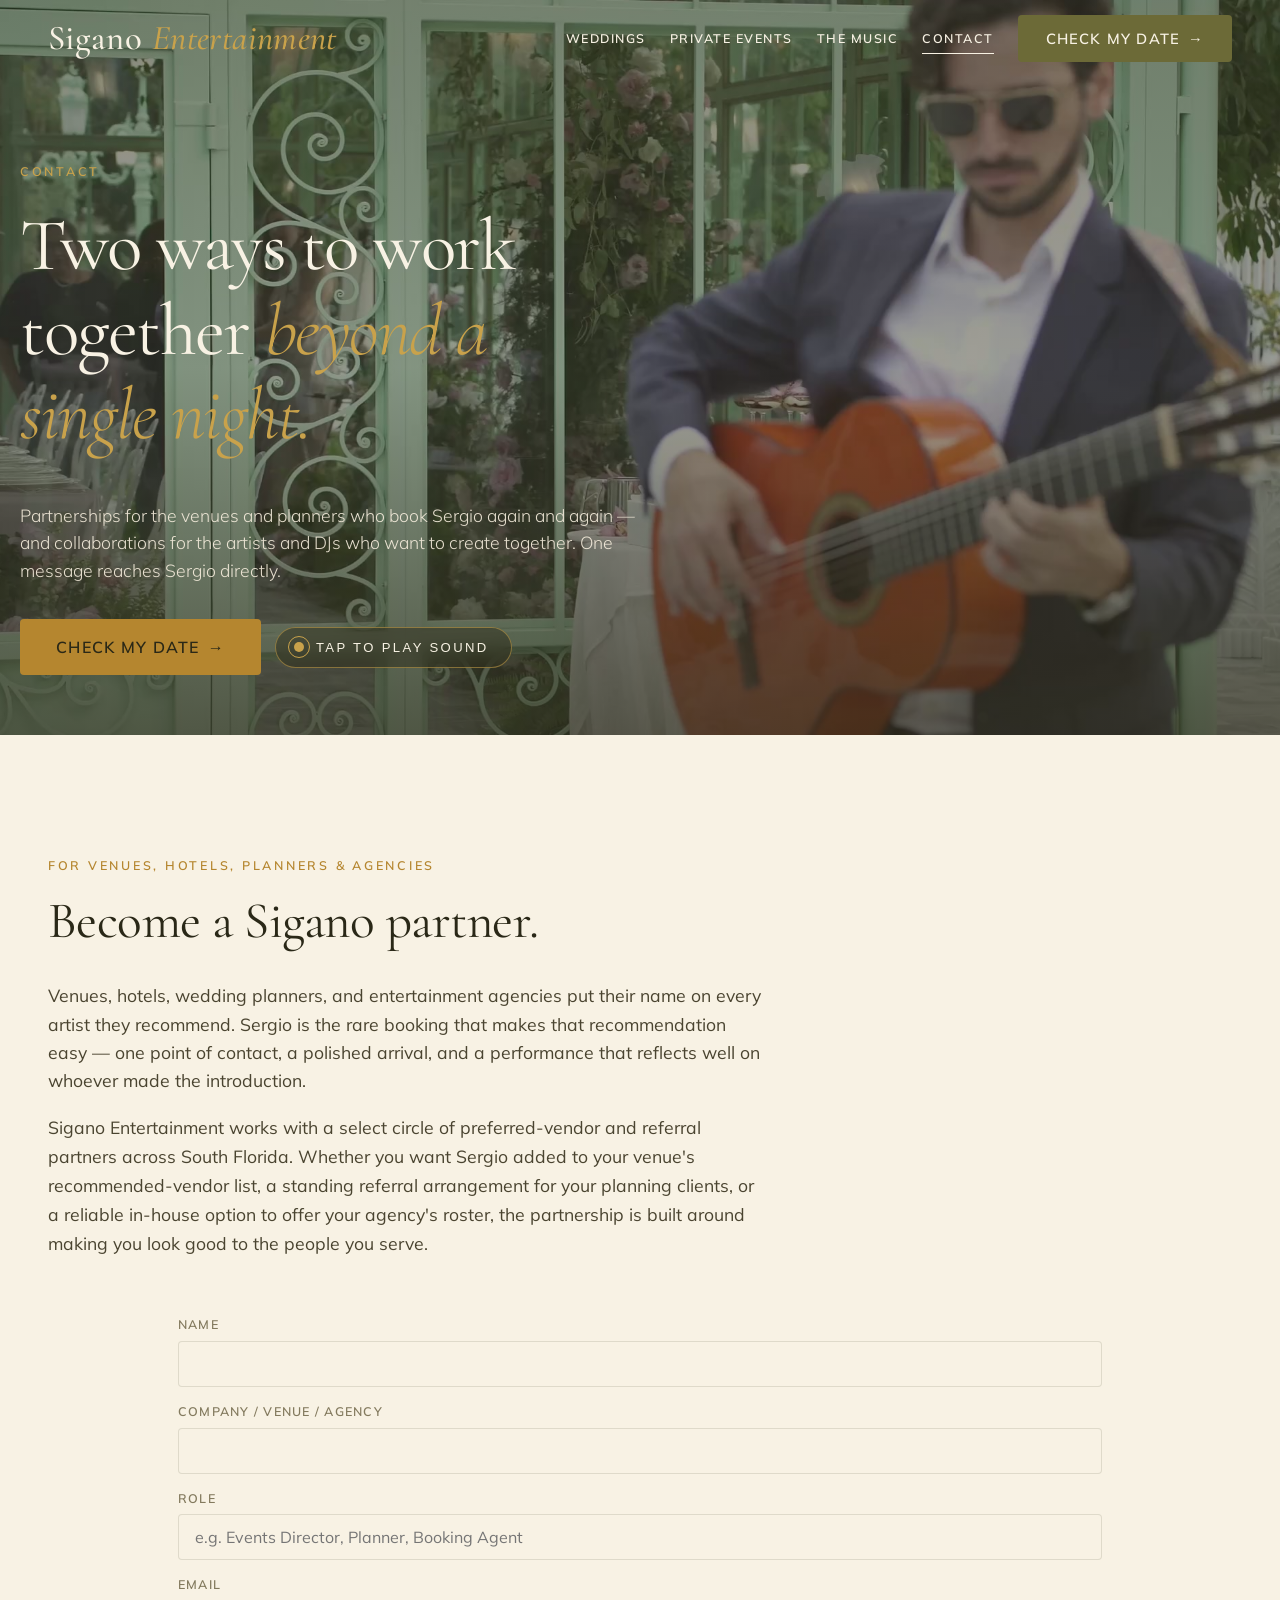
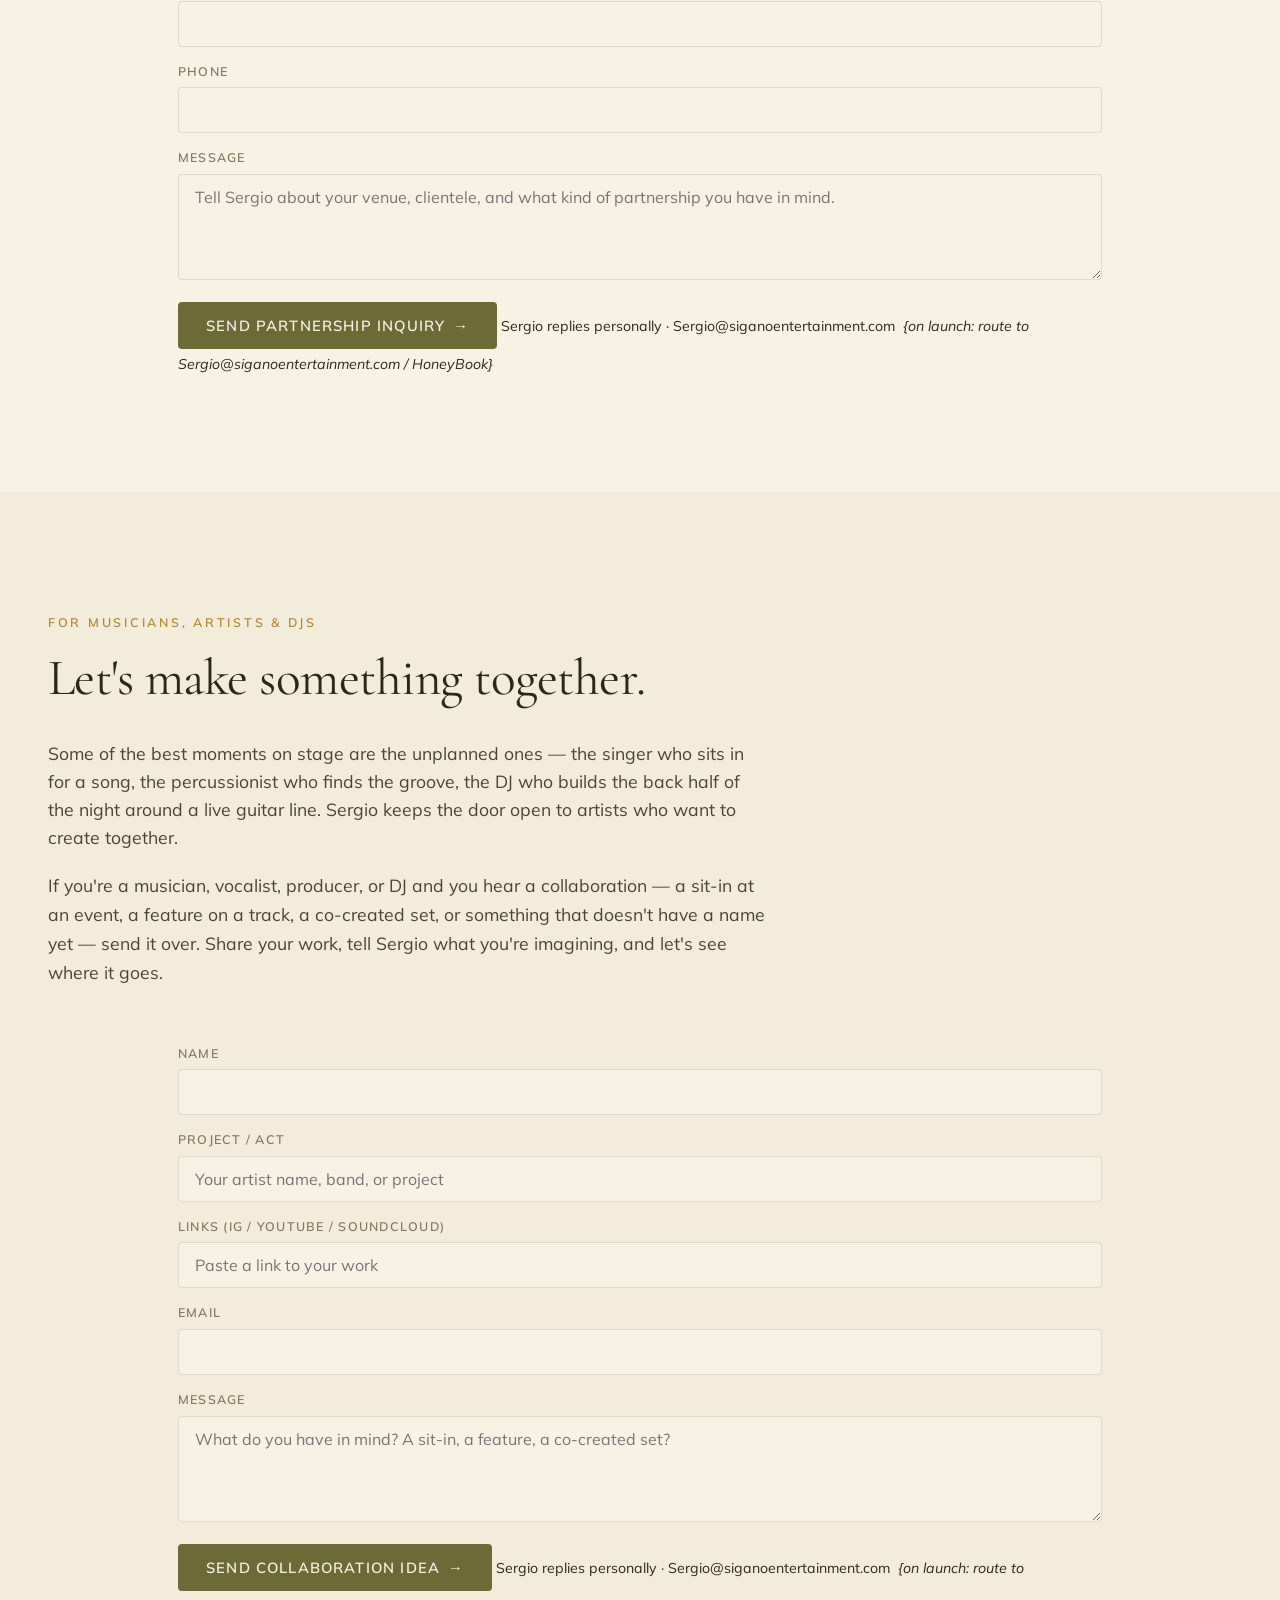
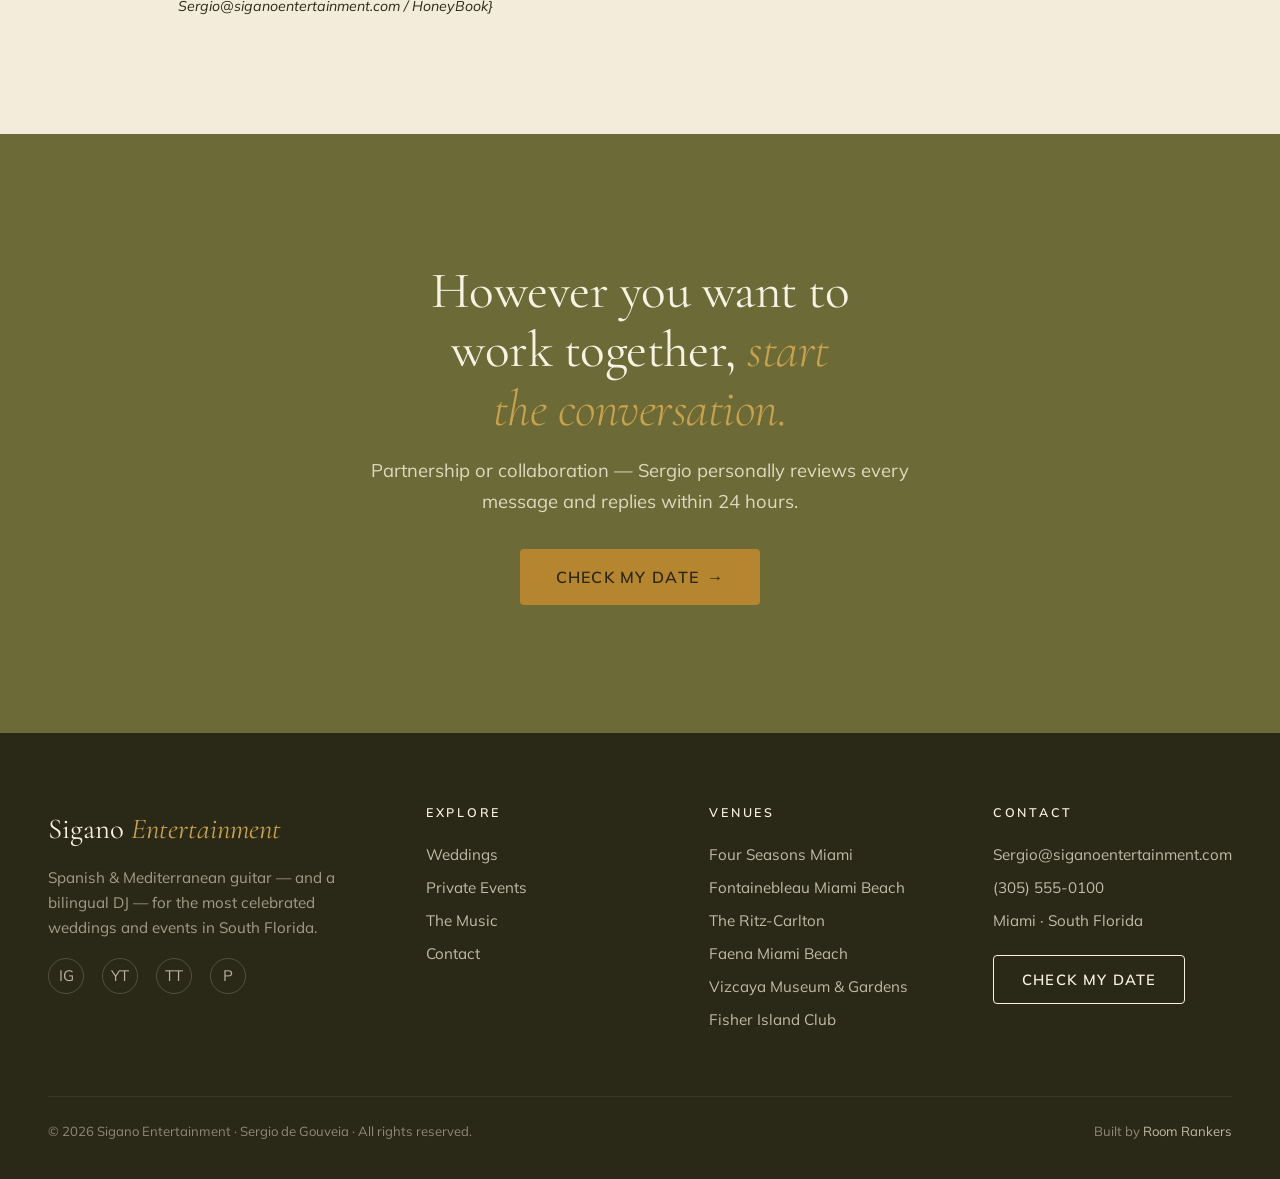
==== commit 1015def7: "Homepage tweaks: new hero headline, single featured review, tighter spacing, heading edits, remove l" ====
--- a/contact.html
+++ b/contact.html
@@ -58,7 +58,7 @@
 <!-- ===================== HEADER ===================== -->
 <header class="site-header is-light">
   <div class="container site-header__inner">
-    <a href="index.html" class="brand"><span class="brand__name">Sigano <span class="brand__mark">Entertainment</span></span><span class="brand__tag">Performance Curation for Luxury Events</span></a>
+    <a href="index.html" class="brand"><span class="brand__name">Sigano <span class="brand__mark">Entertainment</span></span></a>
     <nav class="nav" aria-label="Primary">
       <a href="weddings.html">Weddings</a>
       <a href="private-events.html">Private Events</a>
--- a/assets/css/styles.css
+++ b/assets/css/styles.css
@@ -419,7 +419,7 @@
 
 /* ---------- Testimonial trio (above the fold) ---------- */
 .testimonial-trio {
-  padding: clamp(36px, 4vw, 56px) 0;
+  padding: clamp(28px, 3vw, 40px) 0 clamp(20px, 2.5vw, 30px);
   background: var(--warm-white);
 }
 .testimonial-trio__grid {
@@ -464,8 +464,8 @@
 /* ---------- Service cards (homepage) ---------- */
 .service-grid {
   display: grid;
-  grid-template-columns: repeat(2, 1fr);
-  gap: 28px;
+  grid-template-columns: repeat(3, 1fr);
+  gap: 20px;
   margin-top: 56px;
 }
 .service-grid--single {
@@ -503,7 +503,7 @@
   position: absolute;
   inset: 0;
   z-index: 2;
-  padding: 40px;
+  padding: 26px;
   display: flex;
   flex-direction: column;
   justify-content: flex-end;
@@ -517,7 +517,7 @@
 }
 .service-card__title {
   font-family: var(--font-display);
-  font-size: 2.2rem;
+  font-size: 1.7rem;
   font-weight: 400;
   color: var(--warm-white);
   margin: 0 0 10px;
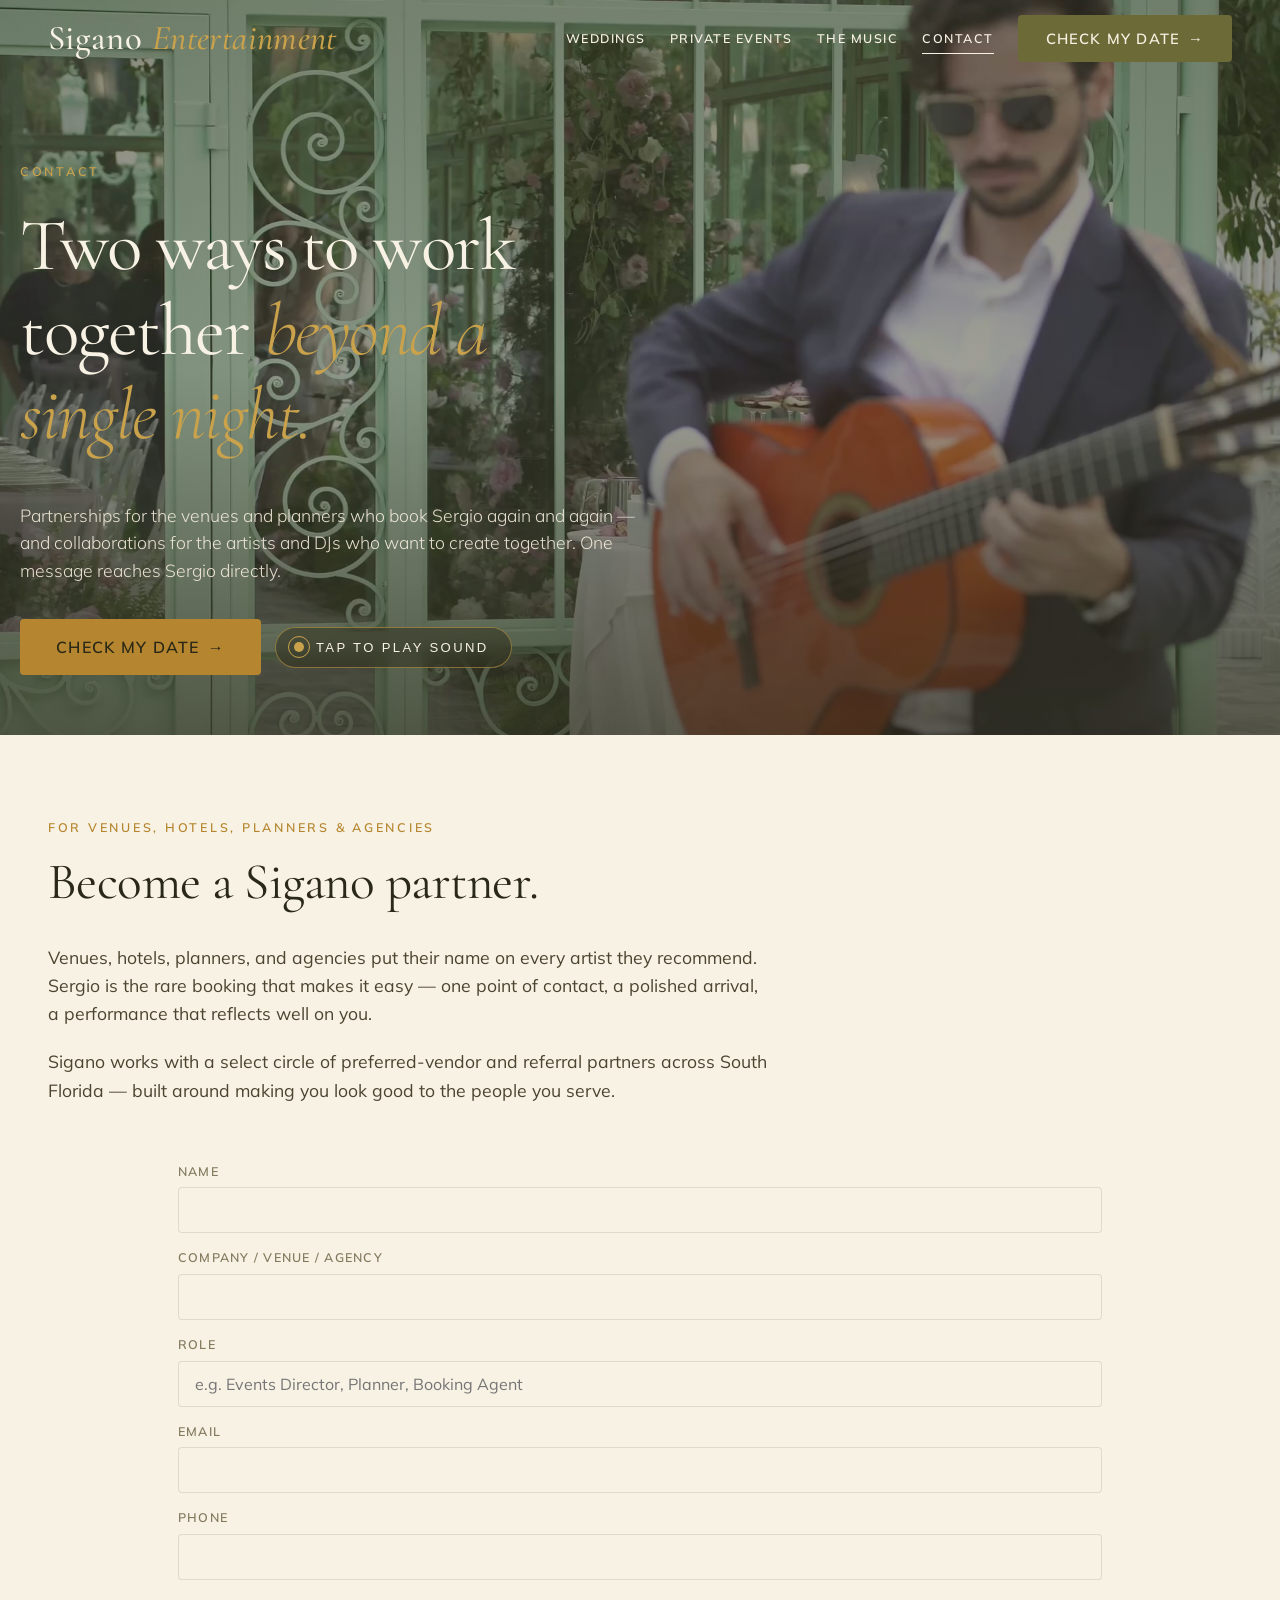
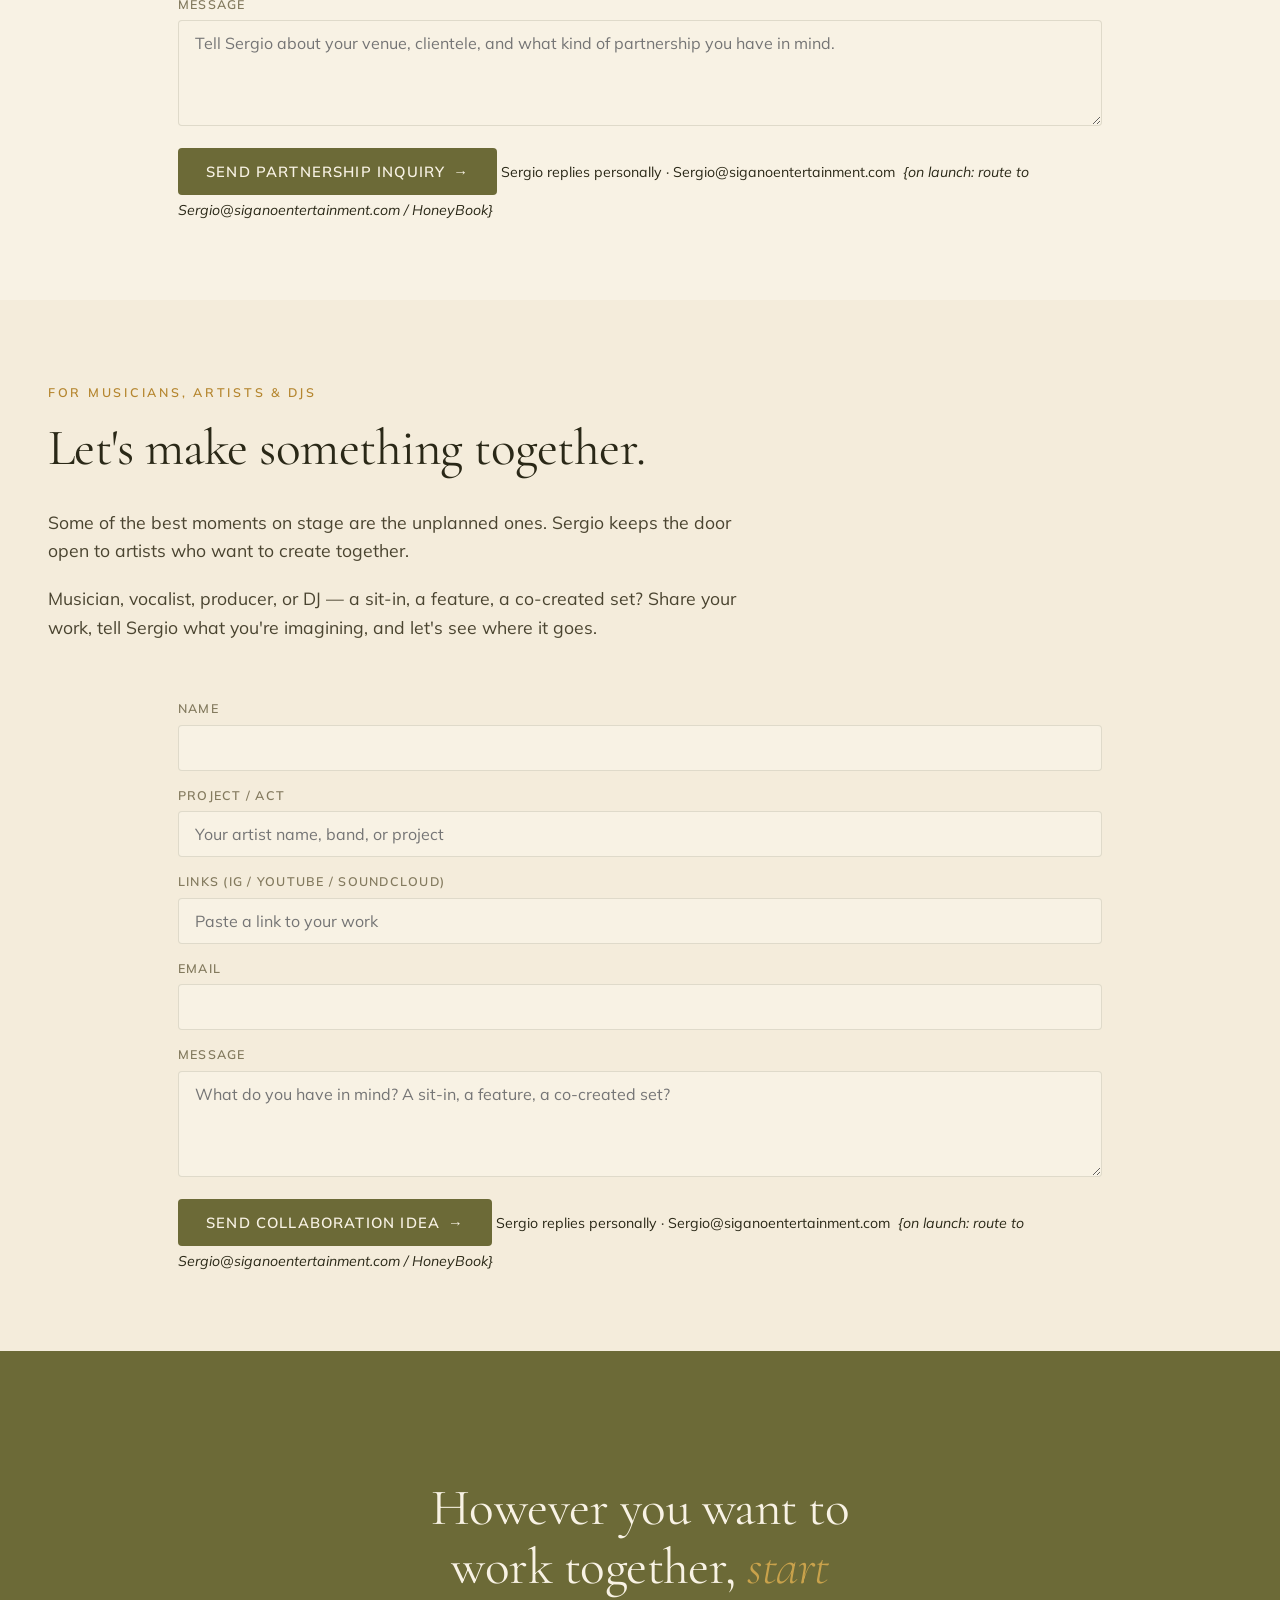
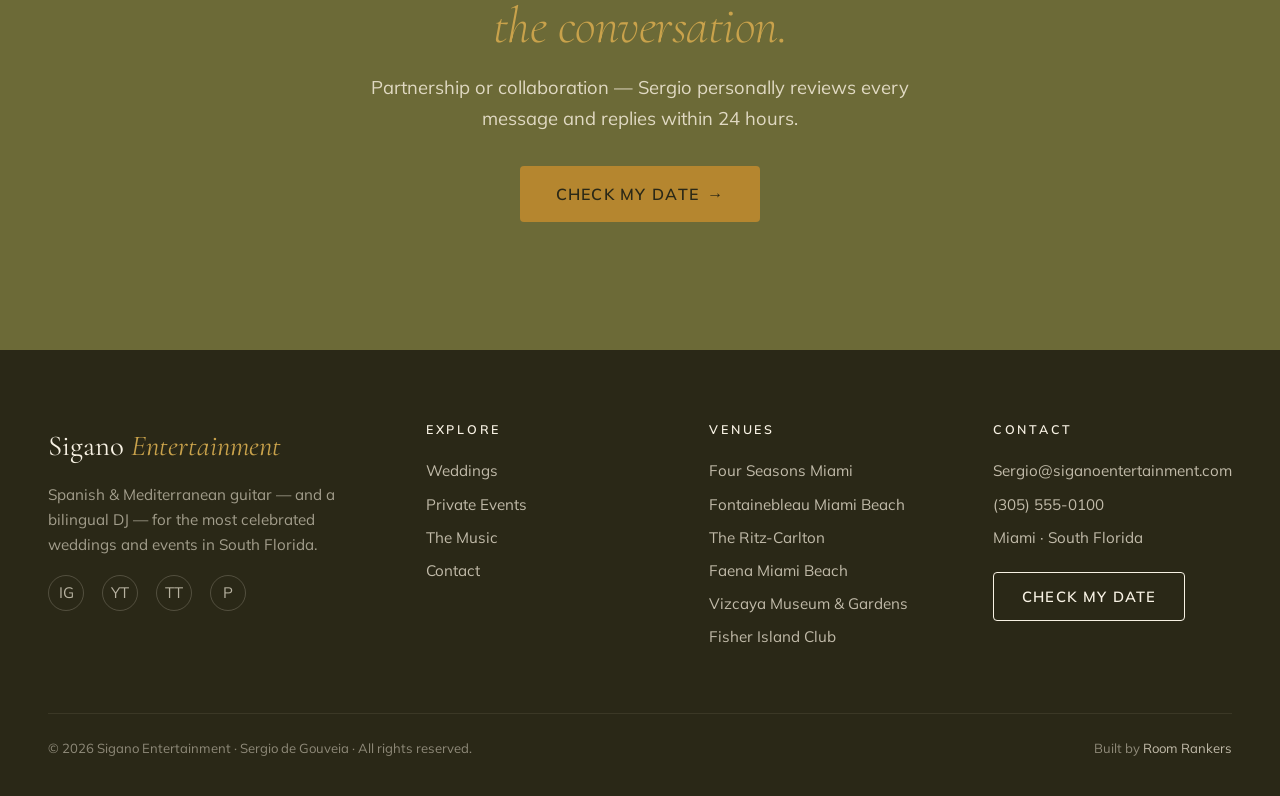
==== commit 9e50a886: "Minimalist pass on Weddings, Private Events, The Music, Contact + tighter spacing - Trimmed hero sub" ====
--- a/contact.html
+++ b/contact.html
@@ -99,8 +99,8 @@
     <div class="section-head section-head--left">
       <div class="eyebrow">For venues, hotels, planners &amp; agencies</div>
       <h2>Become a Sigano partner.</h2>
-      <p class="lede">Venues, hotels, wedding planners, and entertainment agencies put their name on every artist they recommend. Sergio is the rare booking that makes that recommendation easy — one point of contact, a polished arrival, and a performance that reflects well on whoever made the introduction.</p>
-      <p>Sigano Entertainment works with a select circle of preferred-vendor and referral partners across South Florida. Whether you want Sergio added to your venue's recommended-vendor list, a standing referral arrangement for your planning clients, or a reliable in-house option to offer your agency's roster, the partnership is built around making you look good to the people you serve.</p>
+      <p class="lede">Venues, hotels, planners, and agencies put their name on every artist they recommend. Sergio is the rare booking that makes it easy — one point of contact, a polished arrival, a performance that reflects well on you.</p>
+      <p>Sigano works with a select circle of preferred-vendor and referral partners across South Florida — built around making you look good to the people you serve.</p>
     </div>
 
     <div class="container-narrow">
@@ -124,8 +124,8 @@
     <div class="section-head section-head--left">
       <div class="eyebrow">For musicians, artists &amp; DJs</div>
       <h2>Let's make something together.</h2>
-      <p class="lede">Some of the best moments on stage are the unplanned ones — the singer who sits in for a song, the percussionist who finds the groove, the DJ who builds the back half of the night around a live guitar line. Sergio keeps the door open to artists who want to create together.</p>
-      <p>If you're a musician, vocalist, producer, or DJ and you hear a collaboration — a sit-in at an event, a feature on a track, a co-created set, or something that doesn't have a name yet — send it over. Share your work, tell Sergio what you're imagining, and let's see where it goes.</p>
+      <p class="lede">Some of the best moments on stage are the unplanned ones. Sergio keeps the door open to artists who want to create together.</p>
+      <p>Musician, vocalist, producer, or DJ — a sit-in, a feature, a co-created set? Share your work, tell Sergio what you're imagining, and let's see where it goes.</p>
     </div>
 
     <div class="container-narrow">
--- a/assets/css/styles.css
+++ b/assets/css/styles.css
@@ -83,7 +83,7 @@
   display: inline-block;
 }
 
-.section { padding: clamp(64px, 9vw, 120px) 0; }
+.section { padding: clamp(44px, 6vw, 84px) 0; }
 .section--cream { background: var(--cream); }
 .section--ink { background: var(--ink); color: var(--cream); }
 .section--ink h1, .section--ink h2, .section--ink h3 { color: var(--warm-white); }
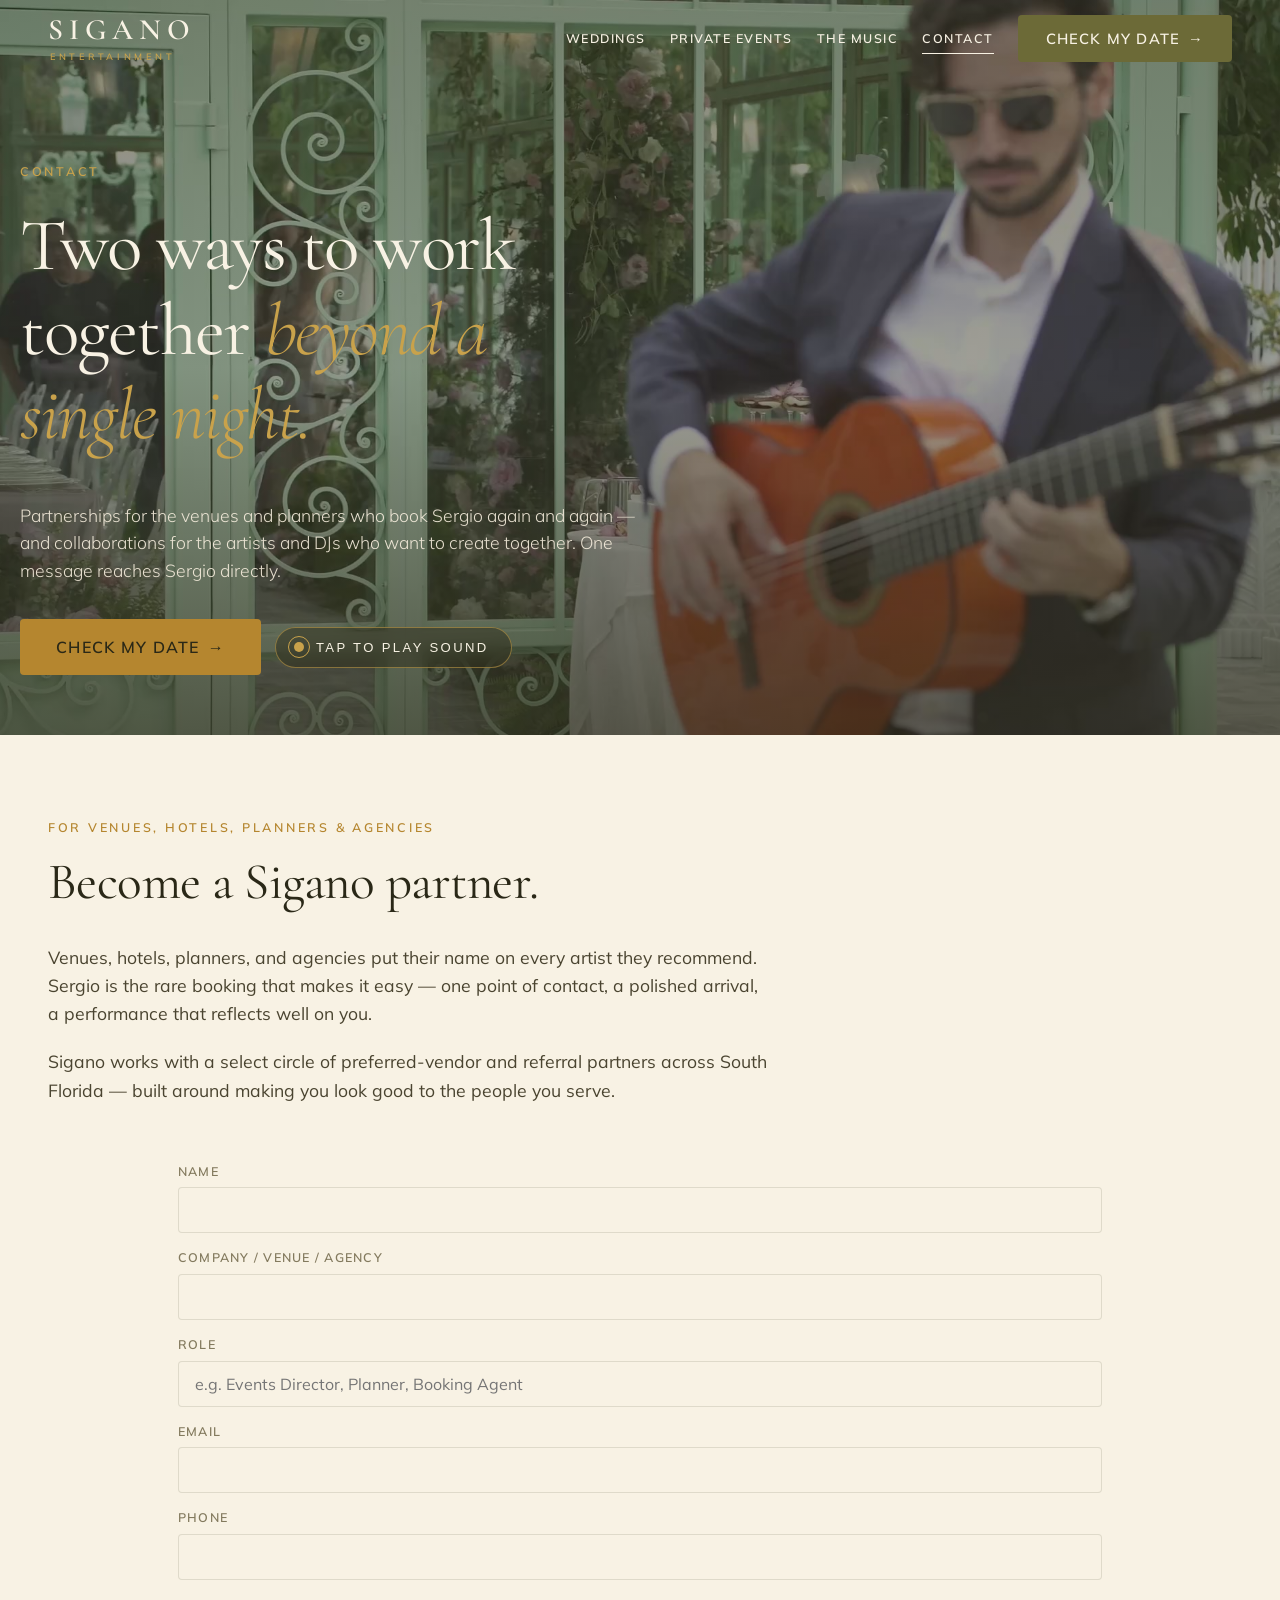
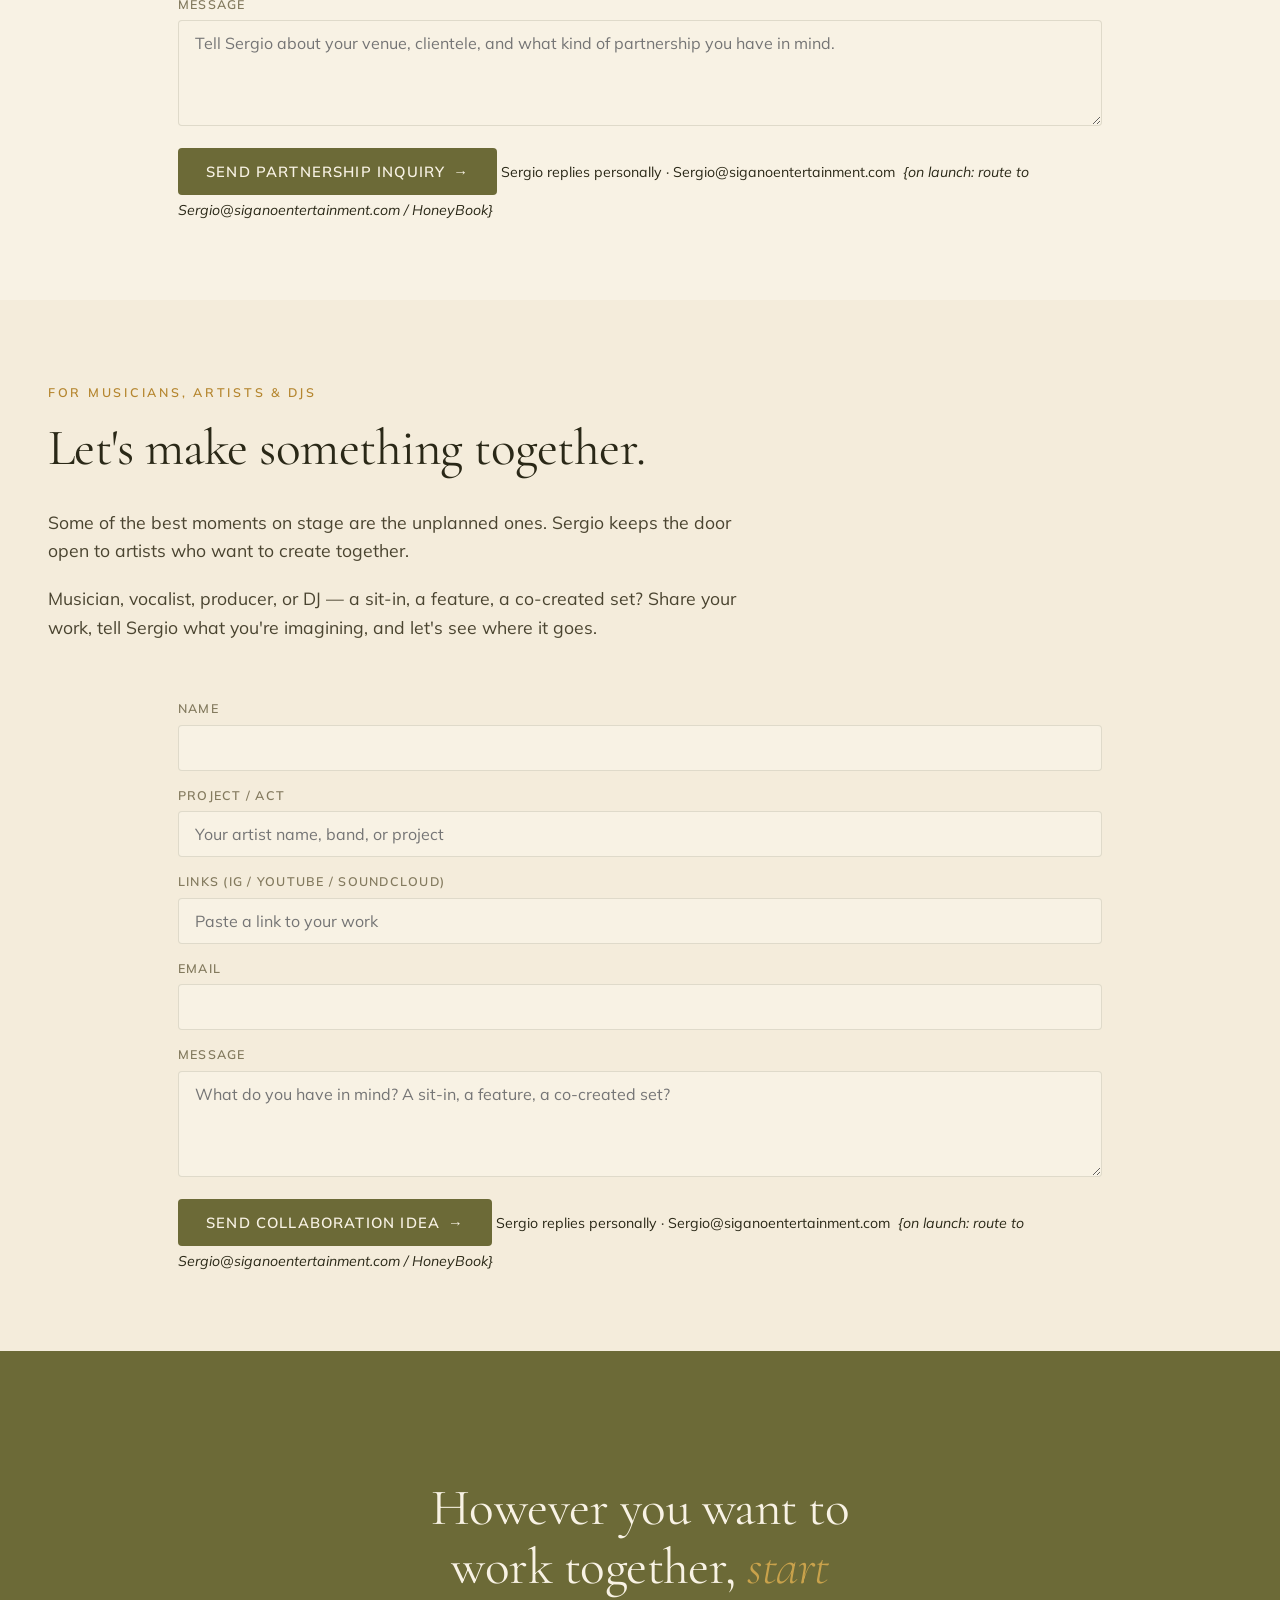
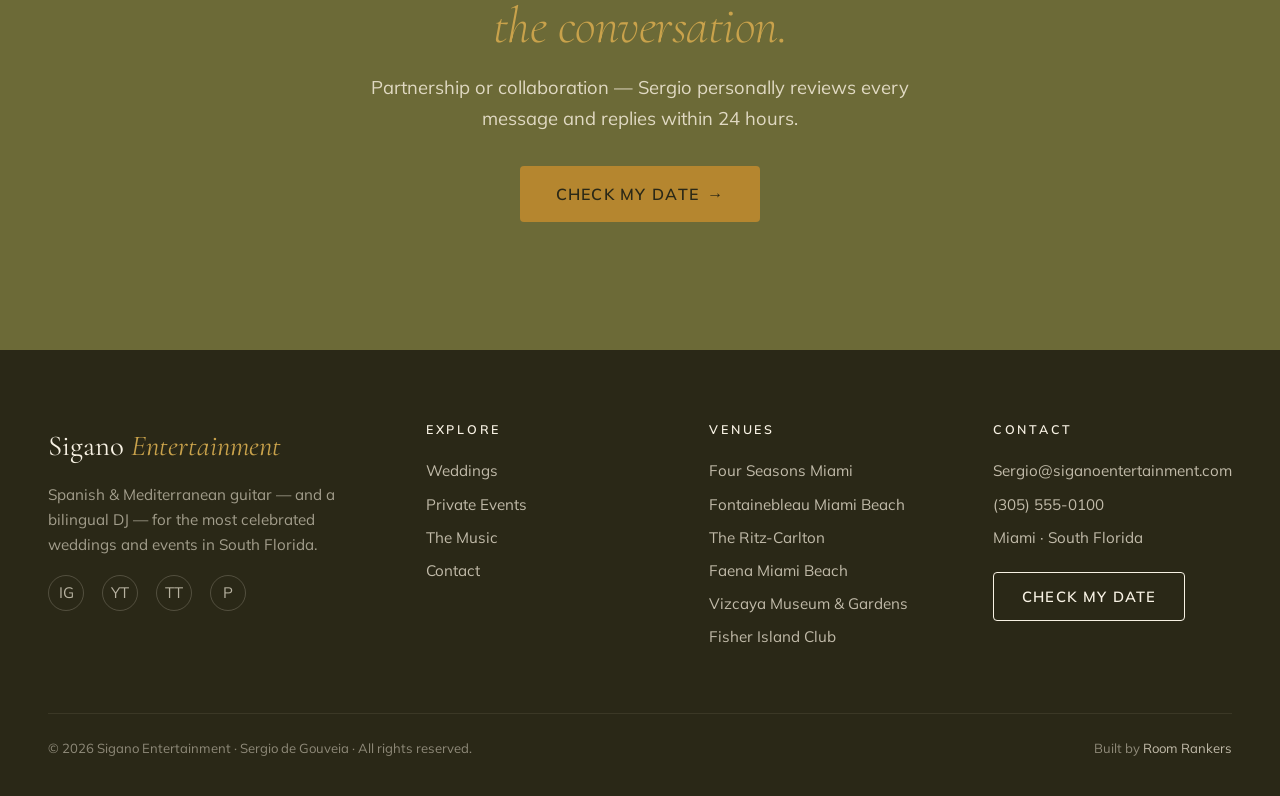
==== commit dba57f93: "Apply logo #1 (Aurelia) as the site header lockup: SIGANO / ENTERTAINMENT Co-Authored-By: Claude Opu" ====
--- a/contact.html
+++ b/contact.html
@@ -58,7 +58,7 @@
 <!-- ===================== HEADER ===================== -->
 <header class="site-header is-light">
   <div class="container site-header__inner">
-    <a href="index.html" class="brand"><span class="brand__name">Sigano <span class="brand__mark">Entertainment</span></span></a>
+    <a href="index.html" class="brand"><span class="brand__name">SIGANO</span><span class="brand__sub">Entertainment</span></a>
     <nav class="nav" aria-label="Primary">
       <a href="weddings.html">Weddings</a>
       <a href="private-events.html">Private Events</a>
--- a/assets/css/styles.css
+++ b/assets/css/styles.css
@@ -120,13 +120,22 @@
   color: var(--ink);
 }
 .brand__name {
-  display: flex;
-  align-items: baseline;
-  gap: 10px;
   font-family: var(--font-display);
-  font-size: 2.17rem;
-  font-weight: 500;
-  letter-spacing: 0.01em;
+  font-size: 1.85rem;
+  font-weight: 600;
+  text-transform: uppercase;
+  letter-spacing: 0.2em;
+  line-height: 1;
+}
+.brand__sub {
+  font-family: var(--font-body);
+  font-size: 0.58rem;
+  font-weight: 600;
+  text-transform: uppercase;
+  letter-spacing: 0.4em;
+  color: var(--gold-soft);
+  margin-top: 5px;
+  padding-left: 0.22em;
 }
 .brand__tag {
   font-family: var(--font-body);
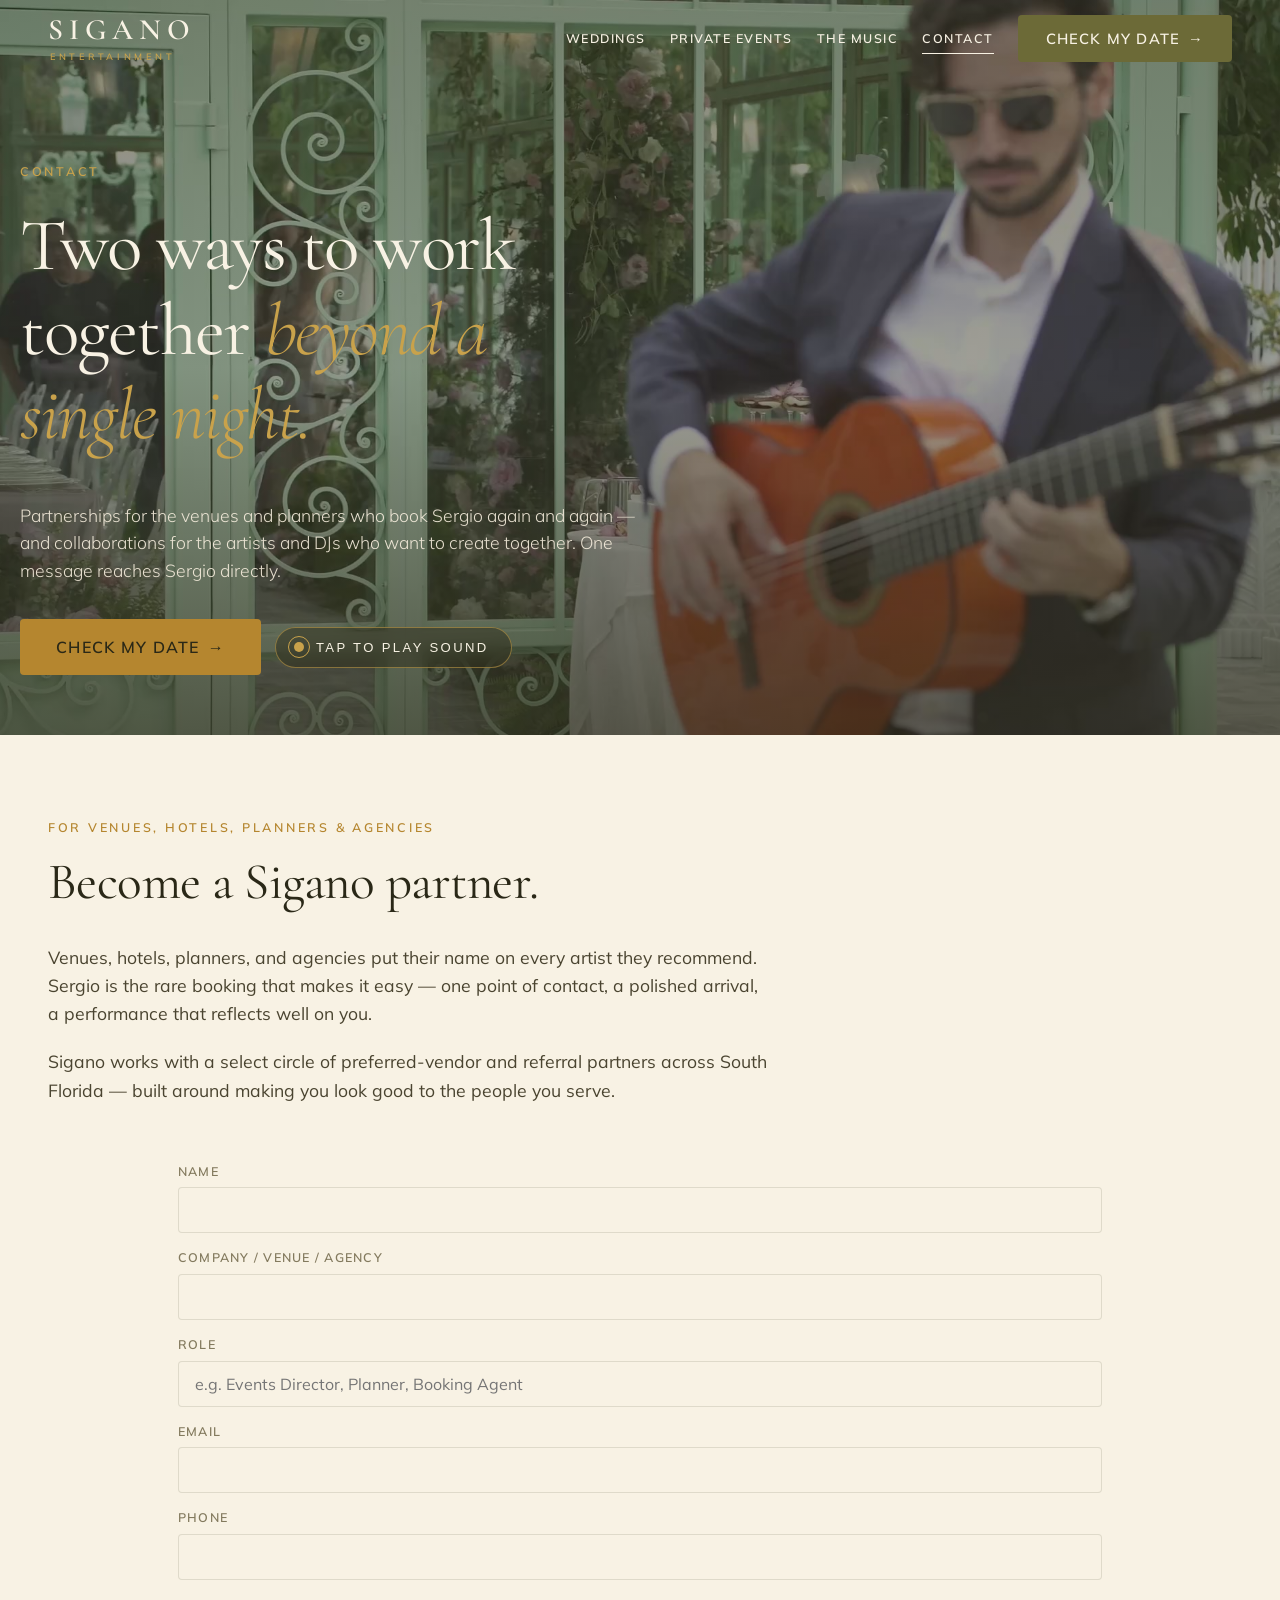
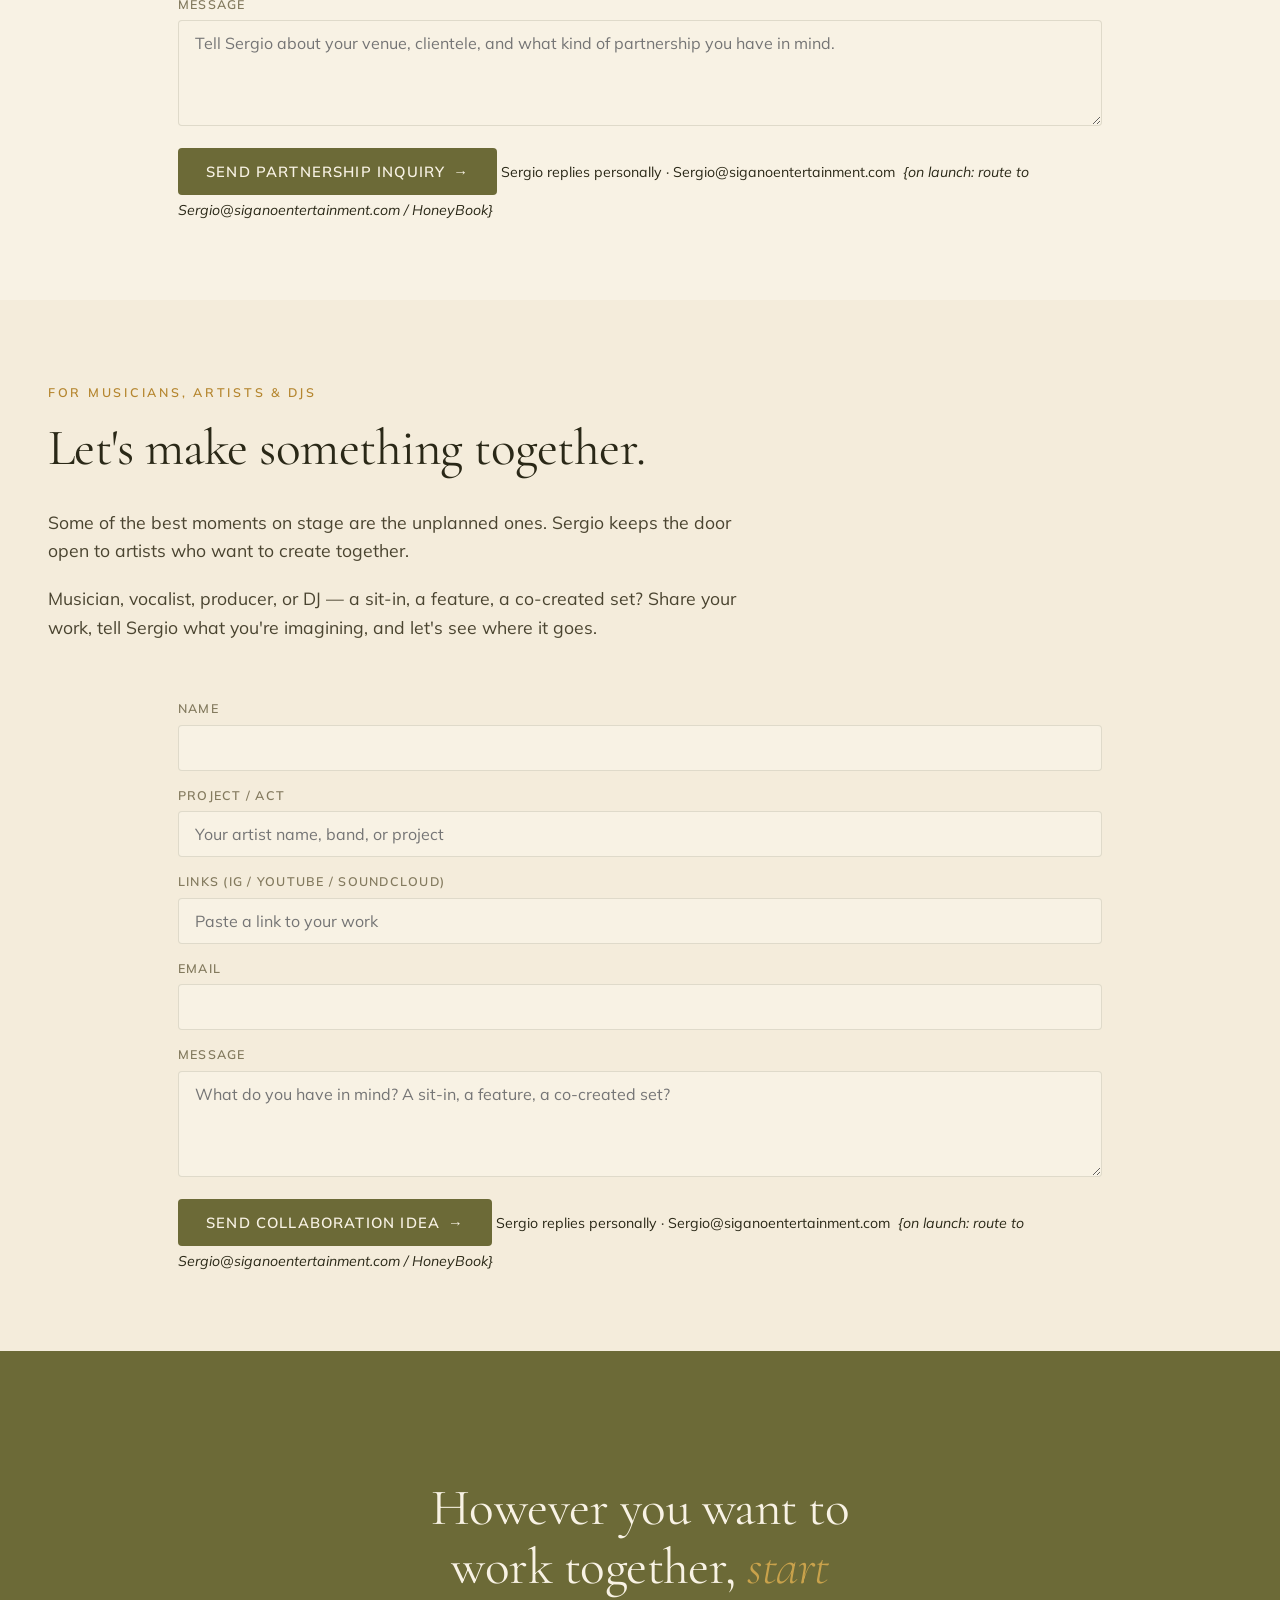
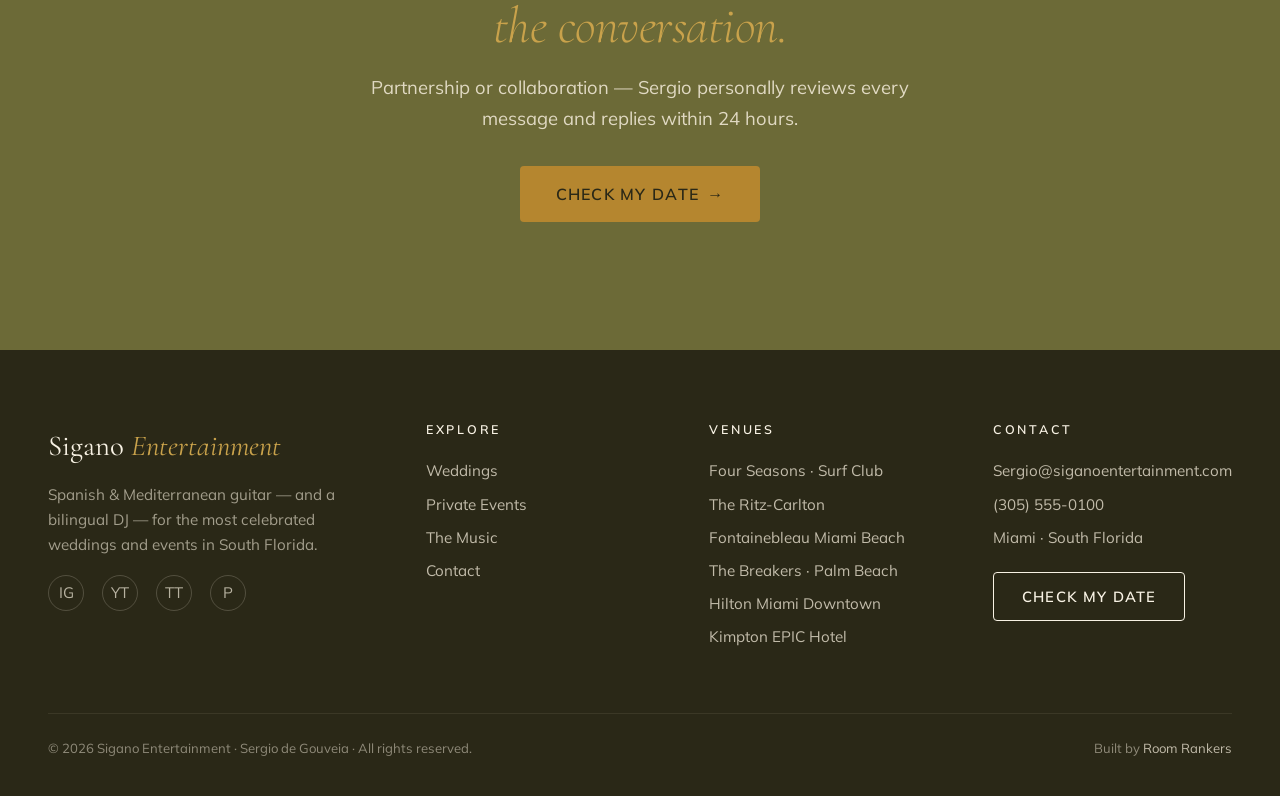
==== commit 7be48331: "Venues: replace placeholders with Sergio's real venue list (confirmed names/locations) Trust strips " ====
--- a/contact.html
+++ b/contact.html
@@ -177,12 +177,12 @@
       <div>
         <h4>Venues</h4>
         <ul>
-          <li>Four Seasons Miami</li>
+          <li>Four Seasons · Surf Club</li>
+          <li>The Ritz-Carlton</li>
           <li>Fontainebleau Miami Beach</li>
-          <li>The Ritz-Carlton</li>
-          <li>Faena Miami Beach</li>
-          <li>Vizcaya Museum &amp; Gardens</li>
-          <li>Fisher Island Club</li>
+          <li>The Breakers · Palm Beach</li>
+          <li>Hilton Miami Downtown</li>
+          <li>Kimpton EPIC Hotel</li>
         </ul>
       </div>
       <div>
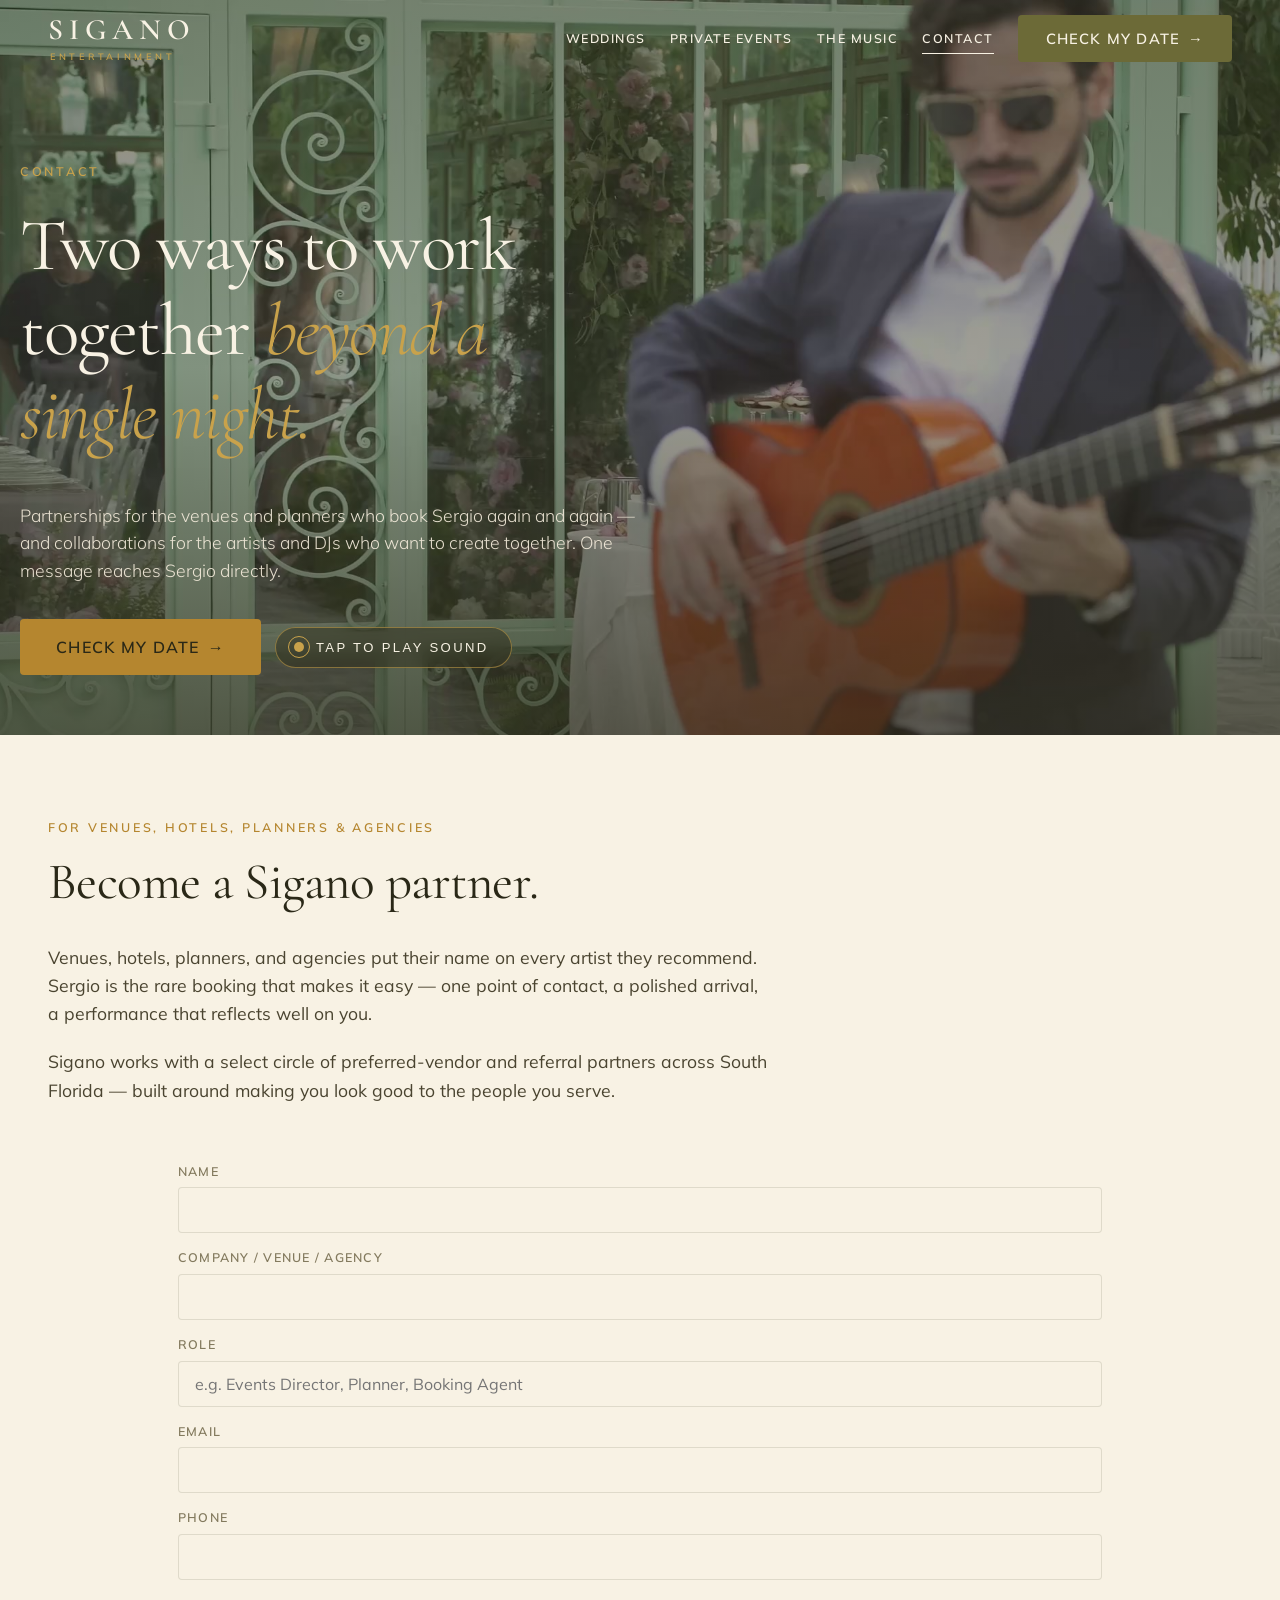
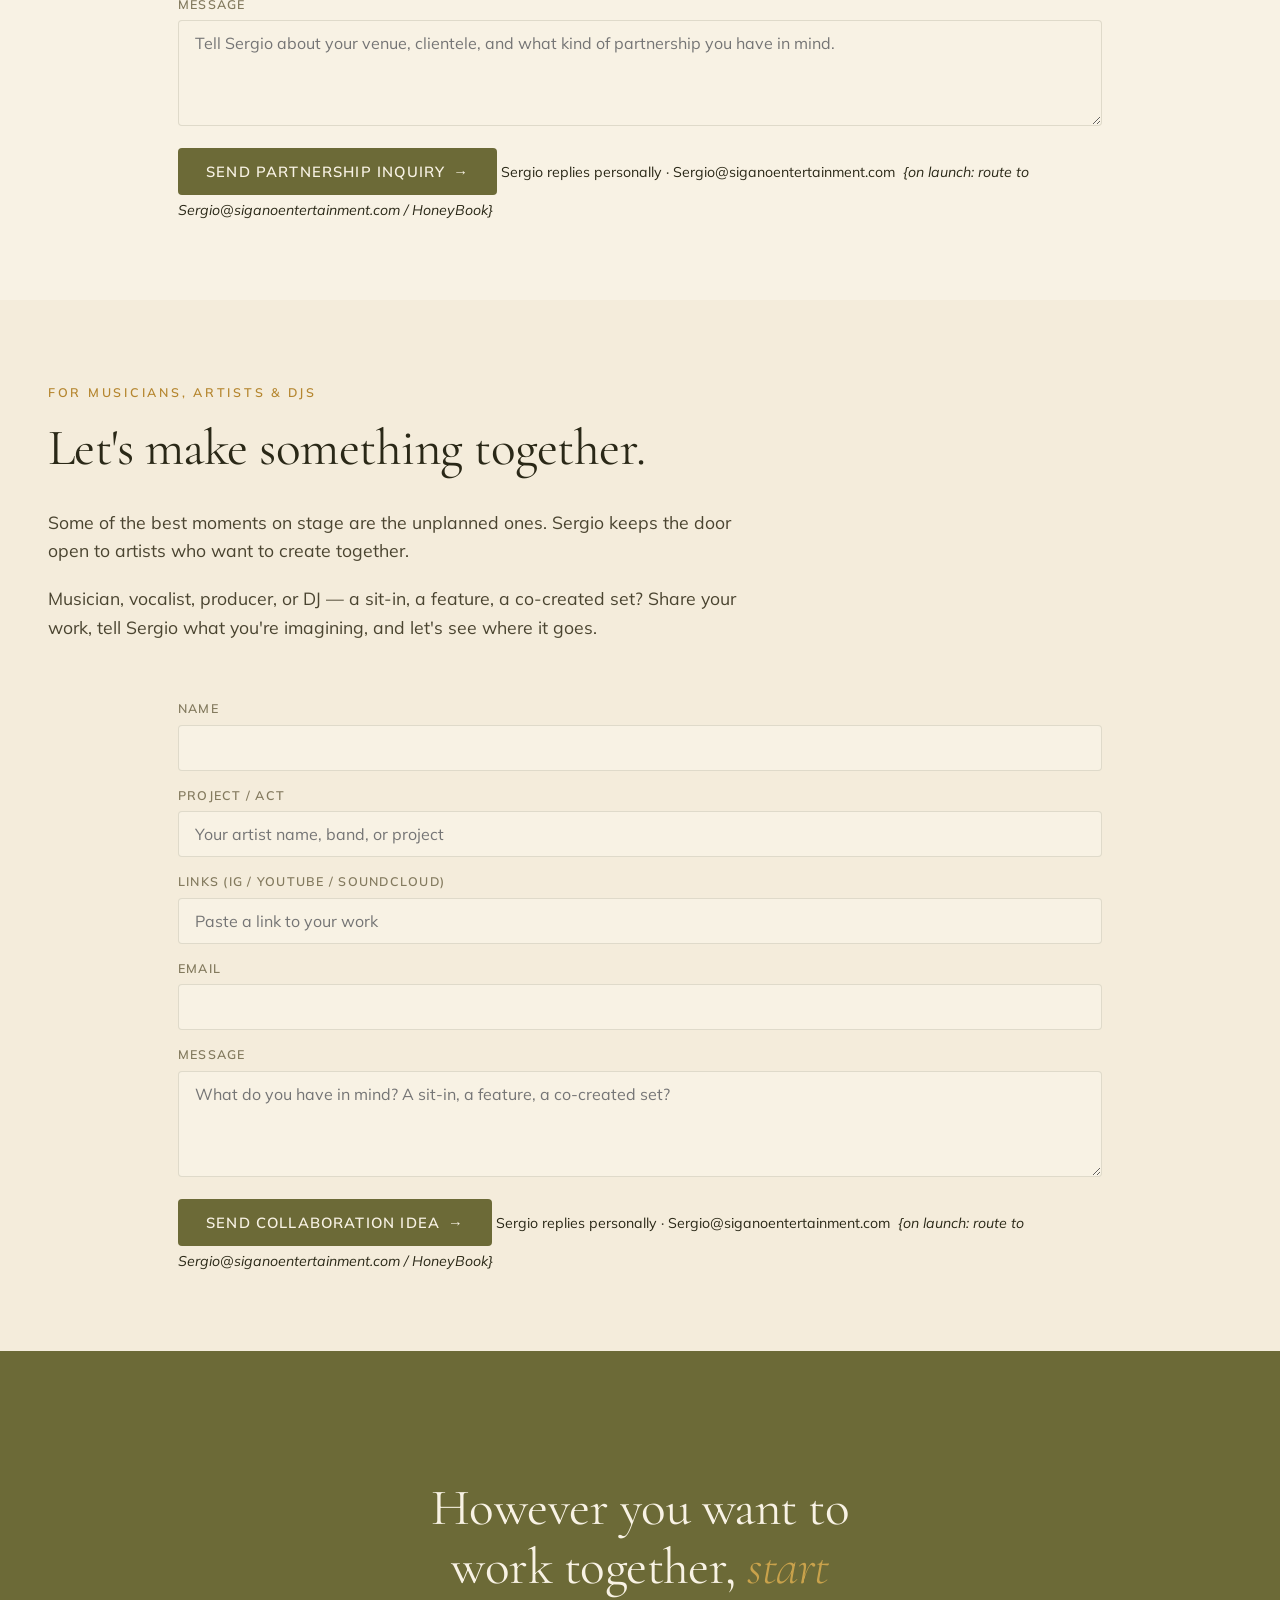
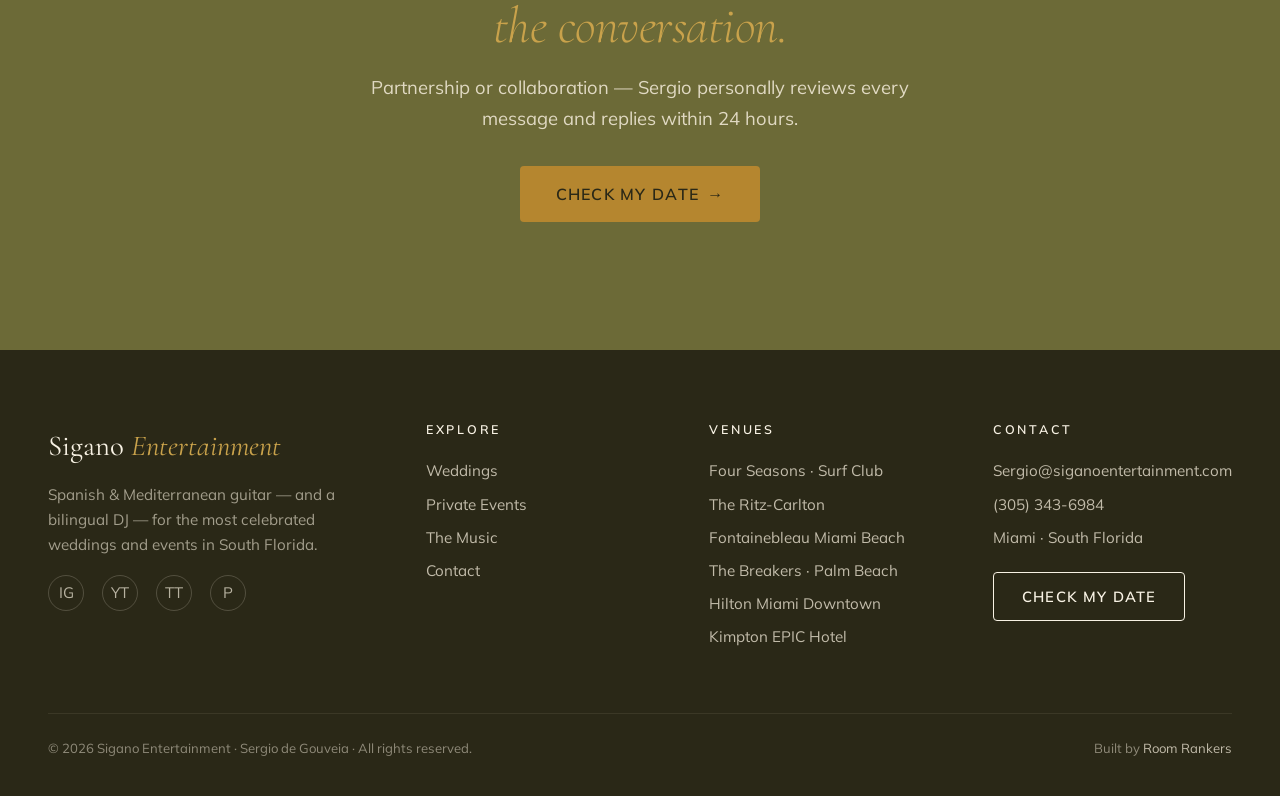
==== commit 402e2bac: "Replace placeholder 555 phone with real business number (305) 343-6984 Affects footer tel: links on " ====
--- a/contact.html
+++ b/contact.html
@@ -16,7 +16,7 @@
 <link rel="preconnect" href="https://fonts.googleapis.com" />
 <link rel="preconnect" href="https://fonts.gstatic.com" crossorigin />
 <link href="https://fonts.googleapis.com/css2?family=Cormorant+Garamond:ital,wght@0,400;0,500;0,600;1,400;1,500&family=Mulish:ital,wght@0,300;0,400;0,500;0,600;0,700;1,400&display=swap" rel="stylesheet" />
-<link rel="stylesheet" href="assets/css/styles.css" />
+<link rel="stylesheet" href="assets/css/styles.css?v=20260720" />
 
 <!-- Schema -->
 <script type="application/ld+json">
@@ -189,7 +189,7 @@
         <h4>Contact</h4>
         <ul>
           <li><a href="mailto:Sergio@siganoentertainment.com">Sergio@siganoentertainment.com</a></li>
-          <li><a href="tel:+13055550100">(305) 555-0100</a></li>
+          <li><a href="tel:+13053436984">(305) 343-6984</a></li>
           <li>Miami · South Florida</li>
         </ul>
         <button class="btn btn--ghost-light" data-open-modal="check-date" style="margin-top:18px;">Check My Date</button>
@@ -215,6 +215,7 @@
     <h2 id="check-date-title">Check My Date</h2>
     <p>Five quick fields. Sergio personally reviews every inquiry — you'll hear back within 24 hours with availability and a custom proposal for your venue.</p>
     <form id="check-date-form" novalidate>
+      <input type="hidden" name="inquiry_source" value="contact" />
       <div class="form-field"><label for="cd-name">Your name</label><input id="cd-name" type="text" name="name" required /></div>
       <div class="form-field"><label for="cd-email">Email</label><input id="cd-email" type="email" name="email" required /></div>
       <div class="form-field"><label for="cd-date">Event date</label><input id="cd-date" type="date" name="event_date" required /></div>
@@ -222,7 +223,7 @@
         <label for="cd-type">Event type</label>
         <select id="cd-type" name="event_type" required>
           <option value="">Select one</option>
-          <option selected>Wedding — full day</option>
+          <option>Wedding — full day</option>
           <option>Wedding — ceremony only</option>
           <option>Cocktail hour</option>
           <option>Corporate event</option>
--- a/assets/css/styles.css
+++ b/assets/css/styles.css
@@ -1371,18 +1371,109 @@
 /* ===== Home: three-pillar curation model ===== */
 .pillars { display: grid; grid-template-columns: repeat(3, 1fr); gap: 26px; margin-top: 8px; }
 .pillar {
-  background: var(--warm-white);
-  border: 1px solid var(--hairline);
+  position: relative;
+  aspect-ratio: 4 / 5;
+  overflow: hidden;
   border-radius: var(--radius-lg);
-  padding: 36px 32px;
+  background: var(--ink);
+  color: var(--warm-white);
   transition: transform var(--dur) var(--ease), box-shadow var(--dur) var(--ease);
 }
 .pillar:hover { transform: translateY(-4px); box-shadow: 0 18px 40px rgba(42, 40, 23, 0.10); }
-.pillar__num { font-family: var(--font-display); font-size: 1.5rem; font-weight: 600; color: var(--gold); }
-.pillar__title { font-size: 1.7rem; margin: 6px 0 12px; }
-.pillar__desc { color: var(--ink-soft); font-size: 1rem; line-height: 1.62; }
+.pillar__bg {
+  position: absolute; inset: 0;
+  background-size: cover;
+  background-position: center;
+  transition: transform 0.7s var(--ease);
+}
+.pillar:hover .pillar__bg { transform: scale(1.06); }
+.pillar::after {
+  content: '';
+  position: absolute; inset: 0;
+  background: linear-gradient(180deg, rgba(42,40,23,0.15) 0%, rgba(42,40,23,0.75) 100%);
+  z-index: 1;
+}
+.pillar__content {
+  position: absolute;
+  inset: 0;
+  z-index: 2;
+  padding: 26px;
+  display: flex;
+  flex-direction: column;
+  justify-content: flex-end;
+}
+.pillar__num {
+  font-size: 0.78rem;
+  letter-spacing: 0.22em;
+  text-transform: uppercase;
+  font-weight: 600;
+  color: var(--gold-soft);
+  margin-bottom: 12px;
+}
+.pillar__title {
+  font-family: var(--font-display);
+  font-size: 1.7rem;
+  font-weight: 400;
+  color: var(--warm-white);
+  margin: 0 0 10px;
+  line-height: 1.1;
+}
+.pillar__desc { font-size: 0.95rem; color: rgba(244, 236, 219, 0.85); line-height: 1.55; max-width: 38ch; }
 .pillars__foot {
   text-align: center; margin: 34px auto 0; max-width: 60ch;
   font-family: var(--font-display); font-style: italic; font-size: 1.35rem; color: var(--ink-soft);
 }
-@media (max-width: 860px) { .pillars { grid-template-columns: 1fr; } }
+@media (max-width: 860px) { .pillars { grid-template-columns: 1fr; } .pillar { aspect-ratio: 5 / 4; } }
+@media (max-width: 520px) { .pillar { aspect-ratio: 6 / 5; } .pillar__content { padding: 22px; } .pillar__title { font-size: 1.65rem; } }
+
+
+/* ---- Venue logo wall (Private Events — logos version) ---- */
+.venue-wall {
+  display: flex;
+  flex-wrap: wrap;
+  align-items: center;
+  justify-content: center;
+  gap: 28px 44px;
+  margin-top: 8px;
+}
+.venue-logo {
+  height: 52px;
+  width: auto;
+  max-width: 180px;
+  object-fit: contain;
+  filter: grayscale(1) opacity(0.62);
+  transition: filter 0.3s var(--ease);
+}
+.venue-logo:hover { filter: grayscale(0) opacity(1); }
+@media (max-width: 720px) {
+  .venue-wall { gap: 20px 28px; }
+  .venue-logo { height: 40px; max-width: 130px; }
+}
+
+
+/* ---- Music page: audio playlist + social hub ---- */
+.playlist { margin-top: 40px; display: flex; flex-direction: column; gap: 0; }
+.track {
+  display: flex; align-items: center; justify-content: space-between; gap: 24px;
+  padding: 18px 0; border-bottom: 1px solid var(--hairline);
+}
+.track:first-child { border-top: 1px solid var(--hairline); }
+.track__meta { display: flex; align-items: baseline; gap: 16px; }
+.track__num { font-family: var(--font-body); font-size: 0.78rem; letter-spacing: 0.18em; color: var(--gold); }
+.track__title { font-family: var(--font-display); font-size: 1.35rem; color: var(--ink); }
+.track__audio { height: 34px; max-width: 320px; width: 100%; }
+.social-hub { margin-top: 40px; display: grid; grid-template-columns: repeat(3, 1fr); gap: 20px; }
+.social-card {
+  display: flex; flex-direction: column; gap: 6px;
+  padding: 30px 28px; border: 1px solid var(--hairline); border-radius: var(--radius);
+  background: var(--warm-white); transition: transform 0.25s var(--ease), box-shadow 0.25s var(--ease);
+}
+.social-card:hover { transform: translateY(-3px); box-shadow: 0 14px 30px rgba(76,78,39,0.10); }
+.social-card__net { font-family: var(--font-display); font-size: 1.6rem; color: var(--ink); }
+.social-card__handle { font-size: 0.95rem; color: var(--muted); }
+.social-card__cta { margin-top: 12px; font-size: 0.8rem; letter-spacing: 0.16em; text-transform: uppercase; font-weight: 600; color: var(--gold); }
+@media (max-width: 720px) {
+  .social-hub { grid-template-columns: 1fr; }
+  .track { flex-direction: column; align-items: flex-start; gap: 12px; }
+  .track__audio { max-width: 100%; }
+}
